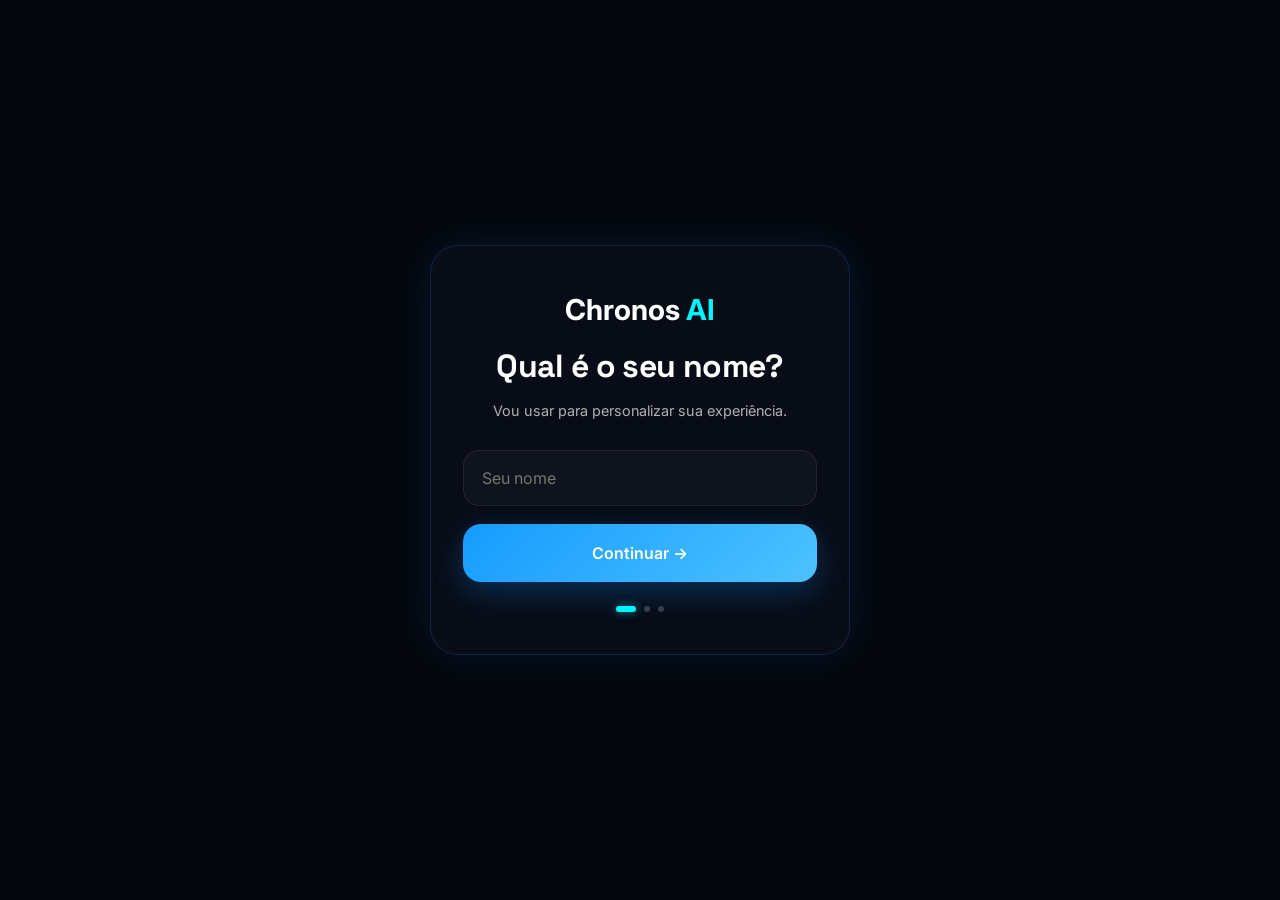
==== index.html @ 6c601100 "feat: add grounded study solver" ====
<!DOCTYPE html>
<html lang="pt-BR">
<head>
  <meta charset="UTF-8">
  <meta name="viewport" content="width=device-width, initial-scale=1.0, viewport-fit=cover">
  <meta name="description" content="Chronos AI — Seu mentor inteligente de organização acadêmica. Crie rotinas de estudo personalizadas, reduza ansiedade e aumente sua produtividade.">
  <meta name="theme-color" content="#0a0a0f">
  <meta name="apple-mobile-web-app-capable" content="yes">
  <meta name="apple-mobile-web-app-status-bar-style" content="black-translucent">

  <title>Chronos AI — Organização Acadêmica Inteligente</title>

  <!-- Fonts -->
  <link rel="preconnect" href="https://fonts.googleapis.com">
  <link rel="preconnect" href="https://fonts.gstatic.com" crossorigin>
  <link href="https://fonts.googleapis.com/css2?family=Inter:wght@300;400;500;600;700&family=JetBrains+Mono:wght@400;500&family=Space+Grotesk:wght@400;500;600;700&display=swap" rel="stylesheet">

  <!-- Styles -->
  <link rel="stylesheet" href="css/variables.css">
  <link rel="stylesheet" href="css/base.css">
  <link rel="stylesheet" href="css/animations.css">
  <link rel="stylesheet" href="css/layout.css">
  <link rel="stylesheet" href="css/chat.css">
  <link rel="stylesheet" href="css/components.css">
  <link rel="stylesheet" href="css/focus.css">
  <link rel="stylesheet" href="css/dashboard.css">
  <link rel="stylesheet" href="css/productivity.css">

  <!-- Favicon (inline SVG as data URI) -->
  <link rel="icon" href="data:image/svg+xml,<svg xmlns='http://www.w3.org/2000/svg' viewBox='0 0 32 32'><circle cx='16' cy='16' r='14' fill='%230a0a0f' stroke='%2300f5ff' stroke-width='1.5'/><text x='16' y='21' text-anchor='middle' font-size='16' fill='%2300f5ff'>⚡</text></svg>">
</head>
<body>
  <!-- ━━━ Ambient Background ━━━ -->
  <div class="ambient-bg" aria-hidden="true">
    <div class="orb orb-1"></div>
    <div class="orb orb-2"></div>
    <div class="orb orb-3"></div>
  </div>

  <!-- ━━━ Welcome Screen ━━━ -->
  <div class="welcome-screen" id="welcomeScreen">
    <div class="welcome-content">
      <div class="welcome-logo">
        <!-- Animated ring -->
        <div class="logo-ring-container">
          <svg class="logo-ring" viewBox="0 0 100 100">
            <defs>
              <linearGradient id="logoGradient" x1="0%" y1="0%" x2="100%" y2="100%">
                <stop offset="0%" stop-color="#00f5ff" />
                <stop offset="50%" stop-color="#7c3cff" />
                <stop offset="100%" stop-color="#00f5ff" />
              </linearGradient>
            </defs>
            <circle cx="50" cy="50" r="46" />
          </svg>
          <!-- Center icon -->
          <div class="logo-icon-center">
            <svg viewBox="0 0 24 24" fill="none" stroke="currentColor" stroke-width="1.5" stroke-linecap="round" stroke-linejoin="round">
              <polygon points="13 2 3 14 12 14 11 22 21 10 12 10 13 2" />
            </svg>
          </div>
        </div>

        <h1 class="welcome-title">Chronos <span class="logo-ai">AI</span></h1>
        <div class="welcome-line" aria-hidden="true"></div>
        <p class="welcome-tagline">Sua rotina nunca mais vai ser a mesma.</p>
      </div>

      <button class="btn-start" id="btnStart">
        Começar
        <svg width="16" height="16" viewBox="0 0 24 24" fill="none" stroke="currentColor" stroke-width="2" stroke-linecap="round" stroke-linejoin="round">
          <line x1="5" y1="12" x2="19" y2="12"></line>
          <polyline points="12 5 19 12 12 19"></polyline>
        </svg>
      </button>
    </div>
  </div>

  <!-- ━━━ App Container ━━━ -->
<!-- ===== Onboarding Screen ===== -->
<div class="early-access-screen" id="earlyAccessScreen">
  <div class="early-access-card">

    <div class="early-access-logo">
      <span>Chronos <span class="logo-ai">AI</span></span>
    </div>

    <!-- Step 1 — Nome -->
    <div class="onboarding-step" id="onboardingStep1">
      <h1>Qual é o seu nome?</h1>
      <p>Vou usar para personalizar sua experiência.</p>
      <input type="text" id="earlyAccessName" placeholder="Seu nome" autocomplete="given-name" />
      <button id="onboardingNext1" type="button">Continuar →</button>
    </div>

    <!-- Step 2 — Curso -->
    <div class="onboarding-step hidden" id="onboardingStep2">
      <h1>O que você estuda?</h1>
      <p>Pode ser curso, escola, concurso — qualquer coisa.</p>
      <input type="text" id="onboardingCourse" placeholder="Ex: Medicina, ENEM, Direito..." />
      <button id="onboardingNext2" type="button">Continuar →</button>
    </div>

    <!-- Step 3 — Objetivo -->
    <div class="onboarding-step hidden" id="onboardingStep3">
      <h1>Qual é seu maior desafio agora?</h1>
      <p>Isso vai ajudar o Chronos a te entender melhor.</p>
      <div class="onboarding-options">
        <button class="onboarding-option" data-value="rotina">📅 Montar uma rotina</button>
        <button class="onboarding-option" data-value="foco">⚡ Manter o foco</button>
        <button class="onboarding-option" data-value="provas">📝 Me preparar para provas</button>
        <button class="onboarding-option" data-value="procrastinacao">😴 Parar de procrastinar</button>
      </div>
    </div>

    <!-- Progress dots -->
    <div class="onboarding-dots">
      <span class="onboarding-dot active" id="dot1"></span>
      <span class="onboarding-dot" id="dot2"></span>
      <span class="onboarding-dot" id="dot3"></span>
    </div>

  </div>
</div>
  
  
  <div class="app" id="app" style="display:none;">

    <!-- Premium Nav Sidebar -->
    <aside class="sidebar" id="sidebar">
      <div class="sidebar-header">
        <div class="logo-small">
          <div class="logo-small-icon">
            <svg viewBox="0 0 24 24" fill="none" stroke="currentColor" stroke-width="1.5" stroke-linecap="round" stroke-linejoin="round">
              <polygon points="13 2 3 14 12 14 11 22 21 10 12 10 13 2" />
            </svg>
          </div>
          <span class="logo-small-text">Chronos <span class="logo-ai">AI</span></span>
        </div>
      </div>

      <nav class="sidebar-nav" id="sidebarNav" aria-label="Navegação principal">
        <button type="button" class="nav-item active" data-view="home" aria-current="page">
          <svg viewBox="0 0 24 24" fill="none" stroke="currentColor" stroke-width="2"><path d="M3 9.5L12 3l9 6.5V20a1 1 0 01-1 1H4a1 1 0 01-1-1V9.5z"/><path d="M9 21V12h6v9"/></svg>
          Início
        </button>
        <button type="button" class="nav-item" data-view="chat">
          <svg viewBox="0 0 24 24" fill="none" stroke="currentColor" stroke-width="2"><path d="M21 15a2 2 0 01-2 2H7l-4 4V5a2 2 0 012-2h14a2 2 0 012 2z"/></svg>
          Chat
        </button>
        <button type="button" class="nav-item" data-view="solver">
          <svg viewBox="0 0 24 24" fill="none" stroke="currentColor" stroke-width="2"><path d="M9 18h6"/><path d="M10 22h4"/><path d="M12 2a7 7 0 00-4 12.74V16h8v-1.26A7 7 0 0012 2z"/></svg>
          Resolver
        </button>
        <button type="button" class="nav-item" data-view="focus">
          <svg viewBox="0 0 24 24" fill="none" stroke="currentColor" stroke-width="2"><polygon points="13 2 3 14 12 14 11 22 21 10 12 10 13 2"/></svg>
          Modo Foco
        </button>
        <button type="button" class="nav-item" data-view="plano">
          <svg viewBox="0 0 24 24" fill="none" stroke="currentColor" stroke-width="2"><rect x="3" y="4" width="18" height="18" rx="2"/><path d="M16 2v4M8 2v4M3 10h18"/></svg>
          Plano do Dia
        </button>
        <button type="button" class="nav-item" data-view="tarefas">
          <svg viewBox="0 0 24 24" fill="none" stroke="currentColor" stroke-width="2"><path d="M9 11l3 3L22 4"/><path d="M21 12v7a2 2 0 01-2 2H5a2 2 0 01-2-2V5a2 2 0 012-2h11"/></svg>
          Tarefas
        </button>
        <button type="button" class="nav-item" data-view="uploads">
          <svg viewBox="0 0 24 24" fill="none" stroke="currentColor" stroke-width="2"><path d="M21 15v4a2 2 0 01-2 2H5a2 2 0 01-2-2v-4"/><polyline points="17 8 12 3 7 8"/><line x1="12" y1="3" x2="12" y2="15"/></svg>
          Uploads
        </button>
        <button type="button" class="nav-item" data-view="analytics">
          <svg viewBox="0 0 24 24" fill="none" stroke="currentColor" stroke-width="2"><path d="M18 20V10M12 20V4M6 20v-6"/></svg>
          Análises
        </button>
        <button type="button" class="nav-item" data-view="settings">
          <svg viewBox="0 0 24 24" fill="none" stroke="currentColor" stroke-width="2"><circle cx="12" cy="12" r="3"/><path d="M19.4 15a1.65 1.65 0 00.33 1.82l.06.06a2 2 0 010 2.83 2 2 0 01-2.83 0l-.06-.06a1.65 1.65 0 00-1.82-.33 1.65 1.65 0 00-1 1.51V21a2 2 0 01-4 0v-.09A1.65 1.65 0 009 19.4a1.65 1.65 0 00-1.82.33l-.06.06a2 2 0 01-2.83 0 2 2 0 010-2.83l.06-.06A1.65 1.65 0 004.68 15a1.65 1.65 0 00-1.51-1H3a2 2 0 010-4h.09A1.65 1.65 0 004.6 9a1.65 1.65 0 00-.33-1.82l-.06-.06a2 2 0 010-2.83 2 2 0 012.83 0l.06.06A1.65 1.65 0 009 4.68a1.65 1.65 0 001-1.51V3a2 2 0 014 0v.09a1.65 1.65 0 001 1.51 1.65 1.65 0 001.82-.33l.06-.06a2 2 0 012.83 0 2 2 0 010 2.83l-.06.06a1.65 1.65 0 00-.33 1.82V9a1.65 1.65 0 001.51 1H21a2 2 0 012 2 2 2 0 01-2 2h-.09a1.65 1.65 0 00-1.51 1z"/></svg>
          Configurações
        </button>
      </nav>

      <div class="sidebar-chat-panel" id="sidebarChatPanel">
        <button class="btn-new-chat" id="btnNewChat" type="button">
          <svg viewBox="0 0 24 24" fill="none" stroke="currentColor" stroke-width="2" stroke-linecap="round" stroke-linejoin="round">
            <line x1="12" y1="5" x2="12" y2="19"></line>
            <line x1="5" y1="12" x2="19" y2="12"></line>
          </svg>
          <span>Nova conversa</span>
        </button>
        <div class="sidebar-chats" id="sidebarChats">
          <div class="sidebar-empty" id="sidebarEmpty">
            <span>Nenhuma conversa ainda</span>
          </div>
        </div>
      </div>

      <div class="sidebar-footer sidebar-footer--nav">
        <div class="sidebar-version-card">
          <strong>Chronos AI</strong>
          <span>v1.0 · Produtividade OS</span>
          <div class="sidebar-version-status">
            <span class="status-dot"></span>
            Sistema ativo
          </div>
        </div>
        <button class="btn-clear-history" id="btnClearHistory" type="button">
          <svg viewBox="0 0 24 24" fill="none" stroke="currentColor" stroke-width="2" stroke-linecap="round" stroke-linejoin="round">
            <polyline points="3 6 5 6 21 6"></polyline>
            <path d="M19 6v14a2 2 0 01-2 2H7a2 2 0 01-2-2V6m3 0V4a2 2 0 012-2h4a2 2 0 012 2v2"></path>
          </svg>
          <span>Limpar histórico</span>
        </button>
      </div>
    </aside>

    <!-- Sidebar Overlay (mobile) -->
    <div class="sidebar-overlay" id="sidebarOverlay"></div>

    <!-- Workspace -->
    <main class="main" id="mainWorkspace">

      <!-- ━━━ Dashboard Home ━━━ -->
      <section class="app-view view-dashboard app-view--active" id="viewDashboard" aria-label="Painel principal">
        <div class="dash-particles" aria-hidden="true">
          <span class="dash-particle"></span>
          <span class="dash-particle"></span>
          <span class="dash-particle"></span>
          <span class="dash-particle"></span>
          <span class="dash-particle"></span>
        </div>

        <header class="dash-header">
          <button type="button" class="btn-icon btn-menu js-menu-toggle" aria-label="Abrir menu">
            <svg viewBox="0 0 24 24" fill="none" stroke="currentColor" stroke-width="2"><line x1="3" y1="6" x2="21" y2="6"/><line x1="3" y1="12" x2="21" y2="12"/><line x1="3" y1="18" x2="21" y2="18"/></svg>
          </button>
          <div class="dash-greeting">
            <h1>Boa noite, estudante ⚡</h1>
            <p>Seu centro de comando acadêmico. Foco, plano e insights em um só lugar.</p>
          </div>
          <time class="dash-date" id="dashDate" datetime=""></time>
        </header>

        <div class="dash-body">
          <div class="dash-grid">

            <article class="dash-card dash-card--focus">
              <div class="dash-card-head">
                <h3 class="dash-card-title">Modo Foco</h3>
                <span class="dash-card-badge" id="dashFocusBadge">Pronto</span>
              </div>
              <div class="dash-focus-ring" aria-hidden="true">
                <svg viewBox="0 0 100 100">
                  <defs>
                    <linearGradient id="dashRingGradient" x1="0%" y1="0%" x2="100%" y2="100%">
                      <stop offset="0%" stop-color="#00f5ff" />
                      <stop offset="100%" stop-color="#7c3cff" />
                    </linearGradient>
                  </defs>
                  <circle class="dash-focus-ring-bg" cx="50" cy="50" r="45" />
                  <circle class="dash-focus-ring-progress" cx="50" cy="50" r="45" />
                </svg>
                <span class="dash-focus-time" id="dashFocusTime">25:00</span>
              </div>
              <p class="dash-focus-meta" id="dashFocusMeta">Sessão profunda · 25 min</p>
              <button type="button" class="btn-start" style="width:100%;margin-top:var(--space-4)" data-action="open-focus">Entrar no Modo Foco</button>
            </article>

            <article class="dash-card dash-card--plan">
              <div class="dash-card-head">
                <h3 class="dash-card-title">Plano do Dia</h3>
                <button type="button" class="dash-card-action" data-view-link="plano">Ver tudo</button>
              </div>
              <ul class="dash-task-list" id="dashPlanList"></ul>
              <p class="dash-plan-empty hidden" id="dashPlanEmpty">Nenhuma prioridade para hoje. Adicione no Plano do Dia.</p>
            </article>

            <article class="dash-card dash-card--stats">
              <div class="dash-card-head">
                <h3 class="dash-card-title">Análises do Dia</h3>
                <span class="dash-card-badge">Ao vivo</span>
              </div>
              <div class="dash-stats">
                <div class="dash-stat"><div class="dash-stat-value" id="dashStatFocusToday">0m</div><div class="dash-stat-label">Foco hoje</div></div>
                <div class="dash-stat"><div class="dash-stat-value">87%</div><div class="dash-stat-label">Produtividade</div></div>
                <div class="dash-stat"><div class="dash-stat-value" id="dashStatSessions">0</div><div class="dash-stat-label">Sessões</div></div>
                <div class="dash-stat"><div class="dash-stat-value" id="dashStatTasksDone">0</div><div class="dash-stat-label">Tarefas feitas</div></div>
              </div>
            </article>

            <article class="dash-card dash-card--assistant">
              <div class="dash-card-head">
                <h3 class="dash-card-title">Assistente Chronos</h3>
                <button type="button" class="dash-card-action" data-action="go-chat">Abrir chat</button>
              </div>
              <div class="dash-assistant">
                <div class="dash-avatar" aria-hidden="true">⚡</div>
                <div class="dash-waveform" aria-hidden="true">
                  <span></span><span></span><span></span><span></span><span></span><span></span><span></span>
                </div>
              </div>
              <p class="dash-assistant-copy">Pronto para organizar sua rotina. Toque para conversar.</p>
            </article>

            <article class="dash-card dash-card--upload">
              <div class="dash-card-head">
                <h3 class="dash-card-title">Upload Inteligente</h3>
                <button type="button" class="dash-card-action" data-view-link="uploads">Abrir</button>
              </div>
              <button type="button" class="dash-dropzone" data-view-link="uploads">
                <div class="dash-dropzone-icon">📎</div>
                <p>Arraste PDFs, imagens ou anotações</p>
                <small>Crie materiais para revisar no chat</small>
              </button>
            </article>

            <article class="dash-card dash-card--insights">
              <div class="dash-card-head">
                <h3 class="dash-card-title">Insights Inteligentes</h3>
              </div>
              <div class="dash-insight-list">
                <p class="dash-insight">Você rende mais entre 14h e 17h. Considere matérias pesadas nesse bloco.</p>
                <p class="dash-insight">3 dias sem revisar Física — agende 40 min amanhã.</p>
              </div>
            </article>

            <article class="dash-card dash-card--chart">
              <div class="dash-card-head">
                <h3 class="dash-card-title">Foco Semanal</h3>
                <span class="dash-card-badge" id="chartBadge">Esta semana</span>
              </div>
              <div class="dash-chart-bars" aria-label="Gráfico de foco semanal"></div>
            </article>

            <article class="dash-card dash-card--calendar">
              <div class="dash-card-head">
                <h3 class="dash-card-title">Calendário Inteligente</h3>
                <button type="button" class="dash-card-action" data-view-link="analytics">Ver análise</button>
              </div>
              <div class="dash-calendar" aria-hidden="true">
                <span class="dash-cal-day head">D</span><span class="dash-cal-day head">S</span><span class="dash-cal-day head">T</span><span class="dash-cal-day head">Q</span><span class="dash-cal-day head">Q</span><span class="dash-cal-day head">S</span><span class="dash-cal-day head">S</span>
                <span class="dash-cal-day"></span><span class="dash-cal-day"></span><span class="dash-cal-day"></span><span class="dash-cal-day"></span><span class="dash-cal-day">1</span><span class="dash-cal-day">2</span><span class="dash-cal-day">3</span>
                <span class="dash-cal-day">4</span><span class="dash-cal-day">5</span><span class="dash-cal-day">6</span><span class="dash-cal-day">7</span><span class="dash-cal-day">8</span><span class="dash-cal-day">9</span><span class="dash-cal-day">10</span>
                <span class="dash-cal-day">11</span><span class="dash-cal-day">12</span><span class="dash-cal-day">13</span><span class="dash-cal-day">14</span><span class="dash-cal-day">15</span><span class="dash-cal-day">16</span><span class="dash-cal-day">17</span>
                <span class="dash-cal-day">18</span><span class="dash-cal-day">19</span><span class="dash-cal-day">20</span><span class="dash-cal-day">21</span><span class="dash-cal-day">22</span><span class="dash-cal-day">23</span><span class="dash-cal-day">24</span>
                <span class="dash-cal-day today has-event">25</span><span class="dash-cal-day has-event">26</span><span class="dash-cal-day">27</span><span class="dash-cal-day">28</span><span class="dash-cal-day">29</span><span class="dash-cal-day">30</span><span class="dash-cal-day">31</span>
              </div>
            </article>

          </div>
        </div>
      </section>

      <!-- ━━━ Uploads / Materiais ━━━ -->
      <section class="app-view view-materials" id="viewUploads" aria-label="Materiais">
        <header class="prod-page-header">
          <button type="button" class="btn-icon btn-menu js-menu-toggle" aria-label="Abrir menu">
            <svg viewBox="0 0 24 24" fill="none" stroke="currentColor" stroke-width="2"><line x1="3" y1="6" x2="21" y2="6"/><line x1="3" y1="12" x2="21" y2="12"/><line x1="3" y1="18" x2="21" y2="18"/></svg>
          </button>
          <div class="prod-page-heading">
            <h1>Materiais</h1>
            <p>PDFs, imagens e anotações para transformar em estudo.</p>
          </div>
          <span class="prod-page-meta" id="uploadsCount">—</span>
        </header>
        <div class="materials-body">
          <label class="material-dropzone" for="materialInput">
            <input id="materialInput" type="file" accept="application/pdf,image/*,.txt,.md" multiple>
            <span class="material-dropzone-icon">↥</span>
            <strong>Adicionar material</strong>
            <small>PDF, imagem, TXT ou Markdown. Nesta fase, o arquivo fica no seu navegador.</small>
          </label>
          <div class="materials-grid" id="materialsList"></div>
          <div class="prod-empty hidden" id="materialsEmpty">
            <div class="prod-empty-icon">📎</div>
            <h3>Nenhum material ainda</h3>
            <p>Envie seu primeiro arquivo para criar contexto de estudo no Chronos.</p>
          </div>
        </div>
      </section>

      <!-- ━━━ Análises ━━━ -->
      <section class="app-view view-analytics" id="viewAnalytics" aria-label="Análises de desempenho">
        <header class="prod-page-header">
          <button type="button" class="btn-icon btn-menu js-menu-toggle" aria-label="Abrir menu">
            <svg viewBox="0 0 24 24" fill="none" stroke="currentColor" stroke-width="2"><line x1="3" y1="6" x2="21" y2="6"/><line x1="3" y1="12" x2="21" y2="12"/><line x1="3" y1="18" x2="21" y2="18"/></svg>
          </button>
          <div class="prod-page-heading">
            <h1>Desempenho</h1>
            <p>Foco, tarefas e consistência com dados reais do navegador.</p>
          </div>
          <span class="prod-page-meta" id="analyticsMeta">Semana atual</span>
        </header>
        <div class="analytics-body">
          <section class="analytics-hero">
            <div>
              <span class="analytics-kicker">Resumo semanal</span>
              <h2 id="analyticsFocusTotal">0m</h2>
              <p id="analyticsFocusCopy">Complete uma sessão de foco para iniciar seu histórico.</p>
            </div>
            <div class="analytics-score">
              <span id="analyticsCompletion">0%</span>
              <small>plano concluído hoje</small>
            </div>
          </section>
          <div class="analytics-grid">
            <article class="analytics-panel">
              <div class="dash-card-head">
                <h3 class="dash-card-title">Foco semanal</h3>
                <span class="dash-card-badge" id="analyticsBestDay">—</span>
              </div>
              <div class="analytics-bars" id="analyticsBars"></div>
            </article>
            <article class="analytics-panel">
              <div class="dash-card-head">
                <h3 class="dash-card-title">Sinais do dia</h3>
              </div>
              <div class="analytics-signals" id="analyticsSignals"></div>
            </article>
          </div>
        </div>
      </section>

      <!-- ━━━ Chat View (unchanged flow) ━━━ -->
      <section class="app-view view-solver" id="viewSolver" aria-label="Resolvedor escolar">
        <header class="prod-page-header">
          <button type="button" class="btn-icon btn-menu js-menu-toggle" aria-label="Abrir menu">
            <svg viewBox="0 0 24 24" fill="none" stroke="currentColor" stroke-width="2"><line x1="3" y1="6" x2="21" y2="6"/><line x1="3" y1="12" x2="21" y2="12"/><line x1="3" y1="18" x2="21" y2="18"/></svg>
          </button>
          <div class="prod-page-heading">
            <h1>Resolver</h1>
            <p>Questões escolares, cálculos e explicações com passo a passo e fontes.</p>
          </div>
          <span class="prod-page-meta" id="solverMeta">Com fontes</span>
        </header>

        <div class="solver-body">
          <form class="solver-form" id="solverForm">
            <div class="solver-field">
              <label for="solverQuestion">Problema ou conteúdo</label>
              <textarea id="solverQuestion" rows="6" placeholder="Cole uma questão, cálculo, tema ou dúvida. Ex: resolva 2x + 5 = 17 passo a passo, ou explique fotossíntese com questões." required></textarea>
            </div>
            <div class="solver-row">
              <div class="solver-field">
                <label for="solverSubject">Matéria</label>
                <select id="solverSubject">
                  <option value="">Detectar automaticamente</option>
                  <option value="Matemática">Matemática</option>
                  <option value="Física">Física</option>
                  <option value="Química">Química</option>
                  <option value="Biologia">Biologia</option>
                  <option value="História">História</option>
                  <option value="Geografia">Geografia</option>
                  <option value="Português">Português</option>
                  <option value="Inglês">Inglês</option>
                </select>
              </div>
              <div class="solver-field">
                <label for="solverLevel">Nível</label>
                <select id="solverLevel">
                  <option value="Ensino fundamental">Ensino fundamental</option>
                  <option value="Ensino médio" selected>Ensino médio</option>
                  <option value="ENEM e vestibular">ENEM e vestibular</option>
                  <option value="Avançado">Avançado</option>
                </select>
              </div>
            </div>
            <button class="solver-submit" id="solverSubmit" type="submit">Resolver agora</button>
          </form>

          <div class="solver-state hidden" id="solverLoading">
            <span class="solver-loader"></span>
            <strong>Buscando fontes e resolvendo...</strong>
          </div>

          <div class="solver-result hidden" id="solverResult"></div>
        </div>
      </section>

      <section class="app-view view-chat" id="viewChat" aria-label="Chat Chronos">

      <header class="chat-header">
        <button type="button" class="btn-icon btn-menu js-menu-toggle" id="btnMenu" aria-label="Abrir menu">
          <svg viewBox="0 0 24 24" fill="none" stroke="currentColor" stroke-width="2" stroke-linecap="round" stroke-linejoin="round">
            <line x1="3" y1="6" x2="21" y2="6"></line>
            <line x1="3" y1="12" x2="21" y2="12"></line>
            <line x1="3" y1="18" x2="21" y2="18"></line>
          </svg>
        </button>

        <div class="chat-header-info">
          <h2 class="chat-header-title">
            Chronos <span class="logo-ai">AI</span>
          </h2>
          <div class="status-indicator">
            <div class="status-dot"></div>
            <span>Online</span>
          </div>
        </div>

        <div class="chat-header-actions">
          <button class="btn-focus" id="btnFocus" type="button" aria-label="Abrir Modo Foco">
            <span>Modo Foco</span> ⚡
          </button>
        </div>
      </header>

      <!-- Messages Area -->
      <div class="chat-messages" id="chatMessages">
        <div class="chat-messages-inner" id="chatMessagesInner">
          <!-- Empty State -->
          <div class="empty-state" id="emptyState">
            <div class="empty-icon">⚡</div>
            <h3>E aí. Eu sou o Chronos.</h3>
            <p>Me conta como sua rotina funciona — o que estuda, quando tem tempo, o que pesa mais. Eu organizo o resto.</p>
            <div class="quick-actions" id="quickActions">
              <button class="chip" data-prompt="Quero montar uma rotina de estudos que funcione de verdade">📚 Montar minha rotina</button>
              <button class="chip" data-prompt="Tenho provas chegando e preciso me organizar rápido">📝 Provas chegando</button>
              <button class="chip" data-prompt="Tô procrastinando demais e preciso de ajuda pra focar">⚡ Tô procrastinando</button>
              <button class="chip" data-prompt="Trabalho e estudo ao mesmo tempo, minha rotina tá caótica">😴 Trabalho e estudo</button>
            </div>
          </div>
        </div>
      </div>

      <!-- Input Area -->
      <div class="chat-input-area">
        <div class="input-wrapper">
          <div class="material-context" id="materialContext">
            <div class="material-context-row">
              <button class="material-context-trigger" id="btnMaterialContext" type="button">
                <span>Materiais</span>
                <strong id="materialContextCount">0</strong>
              </button>
              <div class="material-context-chips" id="materialContextChips"></div>
            </div>
            <div class="material-context-menu hidden" id="materialContextMenu">
              <div class="material-context-menu-head">
                <strong>Usar como contexto</strong>
                <button type="button" id="btnMaterialContextClear">Limpar</button>
              </div>
              <div class="material-context-list" id="materialContextList"></div>
              <p class="material-context-empty hidden" id="materialContextEmpty">
                Nenhum material analisado ainda.
              </p>
            </div>
          </div>
          <div class="input-container" id="inputContainer">
            <textarea
              id="messageInput"
              placeholder="Me conta o que tá rolando..."
              rows="1"
              aria-label="Mensagem"
            ></textarea>
            <button class="btn-send" id="btnSend" aria-label="Enviar mensagem">
              <svg viewBox="0 0 24 24" fill="none" stroke="currentColor" stroke-width="2" stroke-linecap="round" stroke-linejoin="round">
                <line x1="22" y1="2" x2="11" y2="13"></line>
                <polygon points="22 2 15 22 11 13 2 9 22 2"></polygon>
              </svg>
            </button>
          </div>
          <p class="input-hint">Chronos AI pode cometer erros. Verifique informações importantes.</p>
        </div>
      </div>

      </section>

      <!-- ━━━ Plano do Dia ━━━ -->
      <section class="app-view view-productivity" id="viewPlano" aria-label="Plano do Dia">
        <header class="prod-page-header">
          <button type="button" class="btn-icon btn-menu js-menu-toggle" aria-label="Abrir menu">
            <svg viewBox="0 0 24 24" fill="none" stroke="currentColor" stroke-width="2"><line x1="3" y1="6" x2="21" y2="6"/><line x1="3" y1="12" x2="21" y2="12"/><line x1="3" y1="18" x2="21" y2="18"/></svg>
          </button>
          <div class="prod-page-heading">
            <h1>Plano do Dia</h1>
            <p id="planDateLabel">Suas prioridades de hoje</p>
          </div>
          <span class="prod-page-meta" id="planCount">—</span>
        </header>
        <div class="prod-body">
          <div class="prod-form-card">
            <h2>Nova prioridade</h2>
            <form class="prod-form" id="planForm">
              <div class="prod-field">
                <label for="planTitle">Título</label>
                <input type="text" id="planTitle" name="title" placeholder="Ex: Revisar capítulo 4 de Física" required maxlength="120" />
              </div>
              <div class="prod-form-row">
                <div class="prod-field">
                  <label for="planMinutes">Tempo estimado</label>
                  <input type="number" id="planMinutes" name="minutes" value="30" min="5" max="480" step="5" />
                </div>
                <div class="prod-field">
                  <label for="planDifficulty">Dificuldade</label>
                  <select id="planDifficulty" name="difficulty">
                    <option value="low">Baixa</option>
                    <option value="medium" selected>Média</option>
                    <option value="high">Alta</option>
                  </select>
                </div>
              </div>
              <div class="prod-field">
                <label for="planCategory">Categoria</label>
                <select id="planCategory" name="category">
                  <option value="study">Estudo</option>
                  <option value="work">Trabalho</option>
                  <option value="personal">Pessoal</option>
                </select>
              </div>
              <button type="submit" class="prod-submit">Adicionar ao plano</button>
            </form>
          </div>
          <ul class="prod-list" id="planList"></ul>
          <div class="prod-empty hidden" id="planEmpty">
            <div class="prod-empty-icon">📋</div>
            <h3>Seu plano está vazio</h3>
            <p>Defina as prioridades de hoje para manter o ritmo acadêmico.</p>
          </div>
        </div>
      </section>

      <!-- ━━━ Tarefas ━━━ -->
      <section class="app-view view-productivity" id="viewTarefas" aria-label="Tarefas">
        <header class="prod-page-header">
          <button type="button" class="btn-icon btn-menu js-menu-toggle" aria-label="Abrir menu">
            <svg viewBox="0 0 24 24" fill="none" stroke="currentColor" stroke-width="2"><line x1="3" y1="6" x2="21" y2="6"/><line x1="3" y1="12" x2="21" y2="12"/><line x1="3" y1="18" x2="21" y2="18"/></svg>
          </button>
          <div class="prod-page-heading">
            <h1>Tarefas</h1>
            <p>Organize e conclua no seu ritmo</p>
          </div>
          <span class="prod-page-meta" id="tasksCount">—</span>
        </header>
        <div class="prod-body">
          <div class="prod-form-card">
            <h2>Nova tarefa</h2>
            <form class="prod-form" id="tasksForm">
              <div class="prod-field">
                <label for="taskTitle">Título</label>
                <input type="text" id="taskTitle" name="title" placeholder="Ex: Entregar trabalho de história" required maxlength="120" />
              </div>
              <button type="submit" class="prod-submit">Adicionar tarefa</button>
            </form>
          </div>
          <div class="prod-filters">
            <button type="button" class="prod-filter active" data-tasks-filter="all">Todas</button>
            <button type="button" class="prod-filter" data-tasks-filter="active">Pendentes</button>
            <button type="button" class="prod-filter" data-tasks-filter="done">Concluídas</button>
          </div>
          <ul class="prod-list" id="tasksList"></ul>
          <div class="prod-empty hidden" id="tasksEmpty">
            <div class="prod-empty-icon">✓</div>
            <h3>Nenhuma tarefa aqui</h3>
            <p>Crie tarefas para acompanhar tudo que precisa fazer.</p>
          </div>
        </div>
      </section>

      <!-- ━━━ Placeholder modules ━━━ -->
      <section class="app-view view-placeholder" id="viewPlaceholder" aria-label="Módulo em desenvolvimento">
        <button type="button" class="btn-icon btn-menu js-menu-toggle" style="position:absolute;top:var(--space-4);left:var(--space-4);z-index:2" aria-label="Abrir menu">
          <svg viewBox="0 0 24 24" fill="none" stroke="currentColor" stroke-width="2"><line x1="3" y1="6" x2="21" y2="6"/><line x1="3" y1="12" x2="21" y2="12"/><line x1="3" y1="18" x2="21" y2="18"/></svg>
        </button>
        <div class="placeholder-panel">
          <div class="placeholder-icon">⚡</div>
          <h2 id="placeholderTitle">Em breve</h2>
          <p id="placeholderSubtitle">Este módulo será liberado em uma próxima fase.</p>
        </div>
      </section>

    </main>
    <!-- ━━━ Bottom Navigation (mobile) ━━━ -->
<nav class="bottom-nav" id="bottomNav" aria-label="Navegação mobile">
  <button class="bottom-nav-item active" data-view="home" type="button" aria-label="Início">
    <svg viewBox="0 0 24 24" fill="none" stroke="currentColor" stroke-width="2"><path d="M3 9.5L12 3l9 6.5V20a1 1 0 01-1 1H4a1 1 0 01-1-1V9.5z"/><path d="M9 21V12h6v9"/></svg>
    Início
  </button>
  <button class="bottom-nav-item" data-view="chat" type="button" aria-label="Chat">
    <svg viewBox="0 0 24 24" fill="none" stroke="currentColor" stroke-width="2"><path d="M21 15a2 2 0 01-2 2H7l-4 4V5a2 2 0 012-2h14a2 2 0 012 2z"/></svg>
    Chat
  </button>
  <button class="bottom-nav-item bottom-nav-item--primary" data-view="uploads" type="button" aria-label="Materiais">
    <svg viewBox="0 0 24 24" fill="none" stroke="currentColor" stroke-width="2"><path d="M21 15v4a2 2 0 01-2 2H5a2 2 0 01-2-2v-4"/><polyline points="17 8 12 3 7 8"/><line x1="12" y1="3" x2="12" y2="15"/></svg>
    Materiais
  </button>
  <button class="bottom-nav-item" data-view="focus" type="button" aria-label="Modo Foco">
    <svg viewBox="0 0 24 24" fill="none" stroke="currentColor" stroke-width="2"><polygon points="13 2 3 14 12 14 11 22 21 10 12 10 13 2"/></svg>
    Foco
  </button>
  <button class="bottom-nav-item" data-view="tarefas" type="button" aria-label="Tarefas">
    <svg viewBox="0 0 24 24" fill="none" stroke="currentColor" stroke-width="2"><path d="M9 11l3 3L22 4"/><path d="M21 12v7a2 2 0 01-2 2H5a2 2 0 01-2-2V5a2 2 0 012-2h11"/></svg>
    Tarefas
  </button>
</nav>
  </div>

  <!-- ━━━ Focus Mode ━━━ -->
  <div class="focus-overlay" id="focusOverlay" aria-hidden="true">
    <div class="focus-glow focus-glow--top" aria-hidden="true"></div>
    <div class="focus-glow focus-glow--bottom" aria-hidden="true"></div>
    <div class="focus-glow focus-glow--center" aria-hidden="true"></div>

    <div class="focus-particles" aria-hidden="true">
      <span class="focus-particle"></span>
      <span class="focus-particle"></span>
      <span class="focus-particle"></span>
      <span class="focus-particle"></span>
      <span class="focus-particle"></span>
      <span class="focus-particle"></span>
      <span class="focus-particle"></span>
      <span class="focus-particle"></span>
      <span class="focus-particle"></span>
      <span class="focus-particle"></span>
      <span class="focus-particle"></span>
      <span class="focus-particle"></span>
    </div>

    <button class="btn-icon focus-close" id="btnFocusClose" type="button" aria-label="Fechar Modo Foco">
      <svg viewBox="0 0 24 24" fill="none" stroke="currentColor" stroke-width="2" stroke-linecap="round" stroke-linejoin="round">
        <line x1="18" y1="6" x2="6" y2="18"></line>
        <line x1="6" y1="6" x2="18" y2="18"></line>
      </svg>
    </button>

    <div class="focus-panel" role="dialog" aria-labelledby="focusTitle" aria-modal="true">
      <h2 class="focus-title" id="focusTitle">Modo Foco Ativado</h2>
      <p class="focus-subtitle">Seu futuro está sendo construído agora.</p>
      <div class="focus-timer" id="focusTimer" aria-live="polite" aria-label="Tempo restante">25:00</div>
      <span class="focus-timer-label" id="focusTimerLabel">Pronto para começar</span>

      <div class="focus-controls">
        <button type="button" class="focus-btn focus-btn--primary" id="btnFocusPrimary" data-action="start">Iniciar</button>
        <button type="button" class="focus-btn focus-btn--ghost" id="btnFocusReset">Reiniciar</button>
        <button type="button" class="focus-btn focus-btn--ghost" id="btnFocusFinish">Finalizar</button>
      </div>
    </div>
  </div>


  <!-- ━━━ Toast ━━━ -->
  <div class="toast" id="toast"></div>

  <!-- ━━━ Scripts ━━━ -->
  <script type="module" src="js/app.js"></script>
</body>
</html>
---- css/variables.css ----
/* ━━━━━━━━━━━━━━━━━━━━━━━━━━━━━━━━━━━━━━━━━
   CHRONOS AI — Design Tokens
   Premium Dark Futuristic Theme
   ━━━━━━━━━━━━━━━━━━━━━━━━━━━━━━━━━━━━━━━━━ */

:root {
  /* ━━━ Colors ━━━ */
  --color-bg:               #0a0a0f;
  --color-surface:          #12121a;
  --color-surface-elevated: #1a1a2e;
  --color-surface-hover:    #22223a;

  --color-border:           rgba(255, 255, 255, 0.08);
  --color-border-light:     rgba(255, 255, 255, 0.12);
  --color-border-focus:     rgba(0, 245, 255, 0.35);

  --color-text-primary:     #e9f1ff;
  --color-text-secondary:   #8a8a9a;
  --color-text-muted:       #555566;

  /* Accent — Electric Cyan */
  --color-primary:          #00f5ff;
  --color-primary-rgb:      0, 245, 255;
  --color-primary-dim:      rgba(0, 245, 255, 0.15);
  --color-primary-subtle:   rgba(0, 245, 255, 0.08);

  /* Accent — Cyber Violet */
  --color-secondary:        #7c3cff;
  --color-secondary-rgb:    124, 60, 255;
  --color-secondary-dim:    rgba(124, 60, 255, 0.15);

  /* Semantic */
  --color-success:          #00c896;
  --color-success-rgb:      0, 200, 150;
  --color-warning:          #ffb800;
  --color-error:            #ff2e63;
  --color-error-rgb:        255, 46, 99;

  /* ━━━ Typography ━━━ */
  --font-display:  'Space Grotesk', system-ui, sans-serif;
  --font-body:     'Inter', system-ui, sans-serif;
  --font-mono:     'JetBrains Mono', 'Fira Code', monospace;

  --text-xs:       0.75rem;    /* 12px */
  --text-sm:       0.8125rem;  /* 13px */
  --text-base:     0.9375rem;  /* 15px */
  --text-lg:       1.125rem;   /* 18px */
  --text-xl:       1.5rem;     /* 24px */
  --text-2xl:      2rem;       /* 32px */
  --text-3xl:      2.5rem;     /* 40px */
  --text-4xl:      3.5rem;     /* 56px */

  --leading-tight:   1.2;
  --leading-normal:  1.5;
  --leading-relaxed: 1.7;

  --tracking-tight:  -0.02em;
  --tracking-normal:  0;
  --tracking-wide:    0.05em;
  --tracking-wider:   0.1em;

  /* ━━━ Spacing ━━━ */
  --space-1:   0.25rem;
  --space-2:   0.5rem;
  --space-3:   0.75rem;
  --space-4:   1rem;
  --space-5:   1.25rem;
  --space-6:   1.5rem;
  --space-8:   2rem;
  --space-10:  2.5rem;
  --space-12:  3rem;
  --space-16:  4rem;
  --space-20:  5rem;

  /* ━━━ Borders ━━━ */
  --radius-sm:    8px;
  --radius-md:    12px;
  --radius-lg:    16px;
  --radius-xl:    24px;
  --radius-full:  9999px;

  /* ━━━ Shadows ━━━ */
  --shadow-sm:   0 2px 8px rgba(0, 0, 0, 0.3);
  --shadow-md:   0 4px 16px rgba(0, 0, 0, 0.4);
  --shadow-lg:   0 8px 32px rgba(0, 0, 0, 0.5);
  --shadow-xl:   0 16px 48px rgba(0, 0, 0, 0.6);
  --shadow-glow-primary:   0 0 15px rgba(var(--color-primary-rgb), 0.3),
                           0 0 40px rgba(var(--color-primary-rgb), 0.1);
  --shadow-glow-secondary: 0 0 15px rgba(var(--color-secondary-rgb), 0.3),
                           0 0 40px rgba(var(--color-secondary-rgb), 0.1);

  /* ━━━ Glass ━━━ */
  --glass-bg:         rgba(255, 255, 255, 0.04);
  --glass-bg-medium:  rgba(255, 255, 255, 0.06);
  --glass-bg-heavy:   rgba(255, 255, 255, 0.08);
  --glass-blur:       blur(16px);
  --glass-blur-heavy: blur(24px);
  --glass-border:     1px solid rgba(255, 255, 255, 0.08);

  /* ━━━ Transitions ━━━ */
  --ease-out:     cubic-bezier(0.16, 1, 0.3, 1);
  --ease-in-out:  cubic-bezier(0.65, 0, 0.35, 1);
  --ease-spring:  cubic-bezier(0.34, 1.56, 0.64, 1);
  --duration-fast:    150ms;
  --duration-normal:  250ms;
  --duration-slow:    400ms;
  --duration-slower:  600ms;

  /* ━━━ Layout ━━━ */
  --sidebar-width:    280px;
  --header-height:    60px;
  --input-area-min:   80px;
  --chat-max-width:   780px;

  /* ━━━ Z-index layers ━━━ */
  --z-bg:       -1;
  --z-base:      1;
  --z-sidebar:   100;
  --z-overlay:   200;
  --z-header:    300;
  --z-modal:     400;
  --z-focus:     450;
  --z-welcome:   500;
}
---- css/base.css ----
/* ━━━━━━━━━━━━━━━━━━━━━━━━━━━━━━━━━━━━━━━━━
   CHRONOS AI — Base Styles
   Reset, defaults, scrollbar, accessibility
   ━━━━━━━━━━━━━━━━━━━━━━━━━━━━━━━━━━━━━━━━━ */

/* ━━━ Reset ━━━ */
*, *::before, *::after {
  margin: 0;
  padding: 0;
  box-sizing: border-box;
}

html {
  font-size: 16px;
  -webkit-text-size-adjust: 100%;
  -webkit-font-smoothing: antialiased;
  -moz-osx-font-smoothing: grayscale;
  text-rendering: optimizeLegibility;
}

body {
  font-family: var(--font-body);
  font-size: var(--text-base);
  line-height: var(--leading-normal);
  color: var(--color-text-primary);
  background-color: var(--color-bg);
  overflow: hidden;
  height: 100dvh;
  height: 100vh; /* fallback */
  width: 100%;
}

a {
  color: var(--color-primary);
  text-decoration: none;
  transition: color var(--duration-fast) var(--ease-out);
}
a:hover { opacity: 0.85; }

button {
  font-family: inherit;
  cursor: pointer;
  border: none;
  background: none;
  color: inherit;
  font-size: inherit;
  line-height: inherit;
  -webkit-tap-highlight-color: transparent;
}

textarea, input {
  font-family: inherit;
  font-size: inherit;
  color: inherit;
  background: none;
  border: none;
  outline: none;
  resize: none;
  -webkit-tap-highlight-color: transparent;
}

ul, ol { list-style: none; }
img { max-width: 100%; display: block; }

h1, h2, h3, h4, h5, h6 {
  font-family: var(--font-display);
  line-height: var(--leading-tight);
  letter-spacing: var(--tracking-tight);
}

/* ━━━ Custom Scrollbar ━━━ */
::-webkit-scrollbar {
  width: 5px;
}

::-webkit-scrollbar-track {
  background: transparent;
}

::-webkit-scrollbar-thumb {
  background: rgba(255, 255, 255, 0.08);
  border-radius: var(--radius-full);
  transition: background var(--duration-fast);
}

::-webkit-scrollbar-thumb:hover {
  background: rgba(255, 255, 255, 0.16);
}

/* Firefox */
* {
  scrollbar-width: thin;
  scrollbar-color: rgba(255, 255, 255, 0.08) transparent;
}

/* ━━━ Selection ━━━ */
::selection {
  background: rgba(var(--color-primary-rgb), 0.25);
  color: var(--color-text-primary);
}

/* ━━━ Focus ━━━ */
:focus-visible {
  outline: 2px solid rgba(var(--color-primary-rgb), 0.5);
  outline-offset: 2px;
  border-radius: var(--radius-sm);
}

:focus:not(:focus-visible) {
  outline: none;
}

/* ━━━ Accessibility — Reduced Motion ━━━ */
@media (prefers-reduced-motion: reduce) {
  *, *::before, *::after {
    animation-duration: 0.01ms !important;
    animation-iteration-count: 1 !important;
    transition-duration: 0.01ms !important;
    scroll-behavior: auto !important;
  }
}

/* ━━━ Accessibility — Reduced Transparency ━━━ */
@media (prefers-reduced-transparency: reduce) {
  .glass,
  .sidebar,
  .chat-header,
  .input-container {
    backdrop-filter: none !important;
    -webkit-backdrop-filter: none !important;
    background: var(--color-surface) !important;
  }
}

/* ━━━ Utility — Screen reader only ━━━ */
.sr-only {
  position: absolute;
  width: 1px;
  height: 1px;
  padding: 0;
  margin: -1px;
  overflow: hidden;
  clip: rect(0, 0, 0, 0);
  white-space: nowrap;
  border: 0;
}
---- css/animations.css ----
/* ━━━━━━━━━━━━━━━━━━━━━━━━━━━━━━━━━━━━━━━━━
   CHRONOS AI — Animations
   All keyframes and transition presets
   ━━━━━━━━━━━━━━━━━━━━━━━━━━━━━━━━━━━━━━━━━ */

/* ━━━ Message Entrance ━━━ */
@keyframes messageSlideIn {
  from {
    opacity: 0;
    transform: translateY(16px);
  }
  to {
    opacity: 1;
    transform: translateY(0);
  }
}

@keyframes messageSlideInLeft {
  from {
    opacity: 0;
    transform: translateX(-16px) translateY(6px);
  }
  to {
    opacity: 1;
    transform: translateX(0) translateY(0);
  }
}

@keyframes messageSlideInRight {
  from {
    opacity: 0;
    transform: translateX(16px) translateY(6px);
  }
  to {
    opacity: 1;
    transform: translateX(0) translateY(0);
  }
}

/* ━━━ Typing Indicator Dots ━━━ */
@keyframes typingPulse {
  0%, 100% {
    opacity: 0.3;
    transform: scale(0.75);
  }
  50% {
    opacity: 1;
    transform: scale(1);
  }
}

/* ━━━ Glow Pulse (buttons, focus rings) ━━━ */
@keyframes glowPulse {
  0%, 100% {
    box-shadow:
      0 0 6px rgba(var(--color-primary-rgb), 0.2),
      0 0 12px rgba(var(--color-primary-rgb), 0.1);
  }
  50% {
    box-shadow:
      0 0 14px rgba(var(--color-primary-rgb), 0.4),
      0 0 28px rgba(var(--color-primary-rgb), 0.15);
  }
}

@keyframes glowPulseSecondary {
  0%, 100% {
    box-shadow:
      0 0 6px rgba(var(--color-secondary-rgb), 0.2),
      0 0 12px rgba(var(--color-secondary-rgb), 0.1);
  }
  50% {
    box-shadow:
      0 0 14px rgba(var(--color-secondary-rgb), 0.4),
      0 0 28px rgba(var(--color-secondary-rgb), 0.15);
  }
}

/* ━━━ Ambient Orbs (background) ━━━ */
@keyframes orbFloat1 {
  0%, 100% { transform: translate(0, 0) scale(1); }
  25%      { transform: translate(40px, -60px) scale(1.1); }
  50%      { transform: translate(-20px, -100px) scale(0.95); }
  75%      { transform: translate(50px, -40px) scale(1.05); }
}

@keyframes orbFloat2 {
  0%, 100% { transform: translate(0, 0) scale(1); }
  25%      { transform: translate(-50px, 40px) scale(1.08); }
  50%      { transform: translate(40px, 70px) scale(0.92); }
  75%      { transform: translate(-30px, 20px) scale(1.12); }
}

@keyframes orbFloat3 {
  0%, 100% { transform: translate(0, 0) scale(1); }
  33%      { transform: translate(60px, 50px) scale(1.15); }
  66%      { transform: translate(-40px, -30px) scale(0.85); }
}

/* ━━━ Welcome Screen ━━━ */
@keyframes welcomeFadeIn {
  from {
    opacity: 0;
    transform: scale(0.92) translateY(24px);
  }
  to {
    opacity: 1;
    transform: scale(1) translateY(0);
  }
}

@keyframes logoGlow {
  0%, 100% {
    filter: drop-shadow(0 0 10px rgba(var(--color-primary-rgb), 0.4))
            drop-shadow(0 0 30px rgba(var(--color-primary-rgb), 0.15));
  }
  50% {
    filter: drop-shadow(0 0 20px rgba(var(--color-primary-rgb), 0.7))
            drop-shadow(0 0 50px rgba(var(--color-primary-rgb), 0.25));
  }
}

@keyframes logoRingSpin {
  from { transform: rotate(0deg); }
  to   { transform: rotate(360deg); }
}

@keyframes lineExpand {
  from {
    width: 0;
    opacity: 0;
  }
  to {
    width: 60px;
    opacity: 1;
  }
}

/* ━━━ Fade Variants ━━━ */
@keyframes fadeIn {
  from { opacity: 0; }
  to   { opacity: 1; }
}

@keyframes fadeOut {
  from { opacity: 1; }
  to   { opacity: 0; }
}

@keyframes fadeInUp {
  from {
    opacity: 0;
    transform: translateY(12px);
  }
  to {
    opacity: 1;
    transform: translateY(0);
  }
}

@keyframes fadeInDown {
  from {
    opacity: 0;
    transform: translateY(-12px);
  }
  to {
    opacity: 1;
    transform: translateY(0);
  }
}

@keyframes fadeInScale {
  from {
    opacity: 0;
    transform: scale(0.95);
  }
  to {
    opacity: 1;
    transform: scale(1);
  }
}

/* ━━━ Shimmer (streaming text cursor) ━━━ */
@keyframes shimmer {
  0%   { background-position: -200% center; }
  100% { background-position: 200% center; }
}

/* ━━━ Cursor Blink (streaming) ━━━ */
@keyframes cursorBlink {
  0%, 100% { opacity: 1; }
  50%      { opacity: 0; }
}

/* ━━━ Spin ━━━ */
@keyframes spin {
  from { transform: rotate(0deg); }
  to   { transform: rotate(360deg); }
}

/* ━━━ Status Pulse (online dot) ━━━ */
@keyframes statusPulse {
  0%, 100% {
    opacity: 1;
    box-shadow: 0 0 0 0 rgba(var(--color-success-rgb), 0.5);
  }
  50% {
    opacity: 0.8;
    box-shadow: 0 0 0 4px rgba(var(--color-success-rgb), 0);
  }
}

/* ━━━ Chip Entrance (staggered) ━━━ */
@keyframes chipSlideIn {
  from {
    opacity: 0;
    transform: translateY(8px) scale(0.96);
  }
  to {
    opacity: 1;
    transform: translateY(0) scale(1);
  }
}

/* ━━━ Shake (error feedback) ━━━ */
@keyframes shake {
  0%, 100% { transform: translateX(0); }
  20%      { transform: translateX(-6px); }
  40%      { transform: translateX(6px); }
  60%      { transform: translateX(-4px); }
  80%      { transform: translateX(4px); }
}
---- css/layout.css ----
/* ━━━━━━━━━━━━━━━━━━━━━━━━━━━━━━━━━━━━━━━━━
   CHRONOS AI — Layout
   Ambient BG, App grid, Sidebar, Main,
   Welcome screen, Responsive (mobile-first)
   ━━━━━━━━━━━━━━━━━━━━━━━━━━━━━━━━━━━━━━━━━ */

/* ━━━ Ambient Background Orbs ━━━ */
.ambient-bg {
  position: fixed;
  inset: 0;
  z-index: var(--z-bg);
  overflow: hidden;
  pointer-events: none;
}

.orb {
  position: absolute;
  border-radius: 50%;
  filter: blur(90px);
  will-change: transform;
}

.orb-1 {
  width: 420px;
  height: 420px;
  background: rgba(var(--color-secondary-rgb), 0.12);
  top: -8%;
  left: -8%;
  animation: orbFloat1 28s ease-in-out infinite;
}

.orb-2 {
  width: 360px;
  height: 360px;
  background: rgba(var(--color-primary-rgb), 0.07);
  top: 35%;
  right: -12%;
  animation: orbFloat2 34s ease-in-out infinite;
}

.orb-3 {
  width: 300px;
  height: 300px;
  background: rgba(var(--color-error-rgb), 0.05);
  bottom: -5%;
  left: 25%;
  animation: orbFloat3 22s ease-in-out infinite;
}

/* ━━━ App Container ━━━ */
.app {
  display: flex;
  height: 100dvh;
  height: 100vh;
  width: 100%;
  position: relative;
  opacity: 0;
  pointer-events: none;
  transition: opacity var(--duration-slower) var(--ease-out);
}

.app.active {
  opacity: 1;
  pointer-events: all;
}

/* ━━━ Sidebar ━━━ */
.sidebar {
  width: var(--sidebar-width);
  height: 100dvh;
  height: 100vh;
  background: var(--glass-bg);
  backdrop-filter: var(--glass-blur);
  -webkit-backdrop-filter: var(--glass-blur);
  border-right: var(--glass-border);
  display: flex;
  flex-direction: column;
  z-index: var(--z-sidebar);
  flex-shrink: 0;
  transition: transform var(--duration-slow) var(--ease-out);
}

.sidebar-header {
  padding: var(--space-5);
  border-bottom: 1px solid var(--color-border);
  display: flex;
  flex-direction: column;
  gap: var(--space-4);
}

.sidebar-chats {
  flex: 1;
  overflow-y: auto;
  padding: var(--space-3);
  display: flex;
  flex-direction: column;
  gap: var(--space-1);
}

.sidebar-footer {
  padding: var(--space-4);
  border-top: 1px solid var(--color-border);
}

/* ━━━ Sidebar Overlay (mobile) ━━━ */
.sidebar-overlay {
  display: none;
  position: fixed;
  inset: 0;
  background: rgba(0, 0, 0, 0.6);
  backdrop-filter: blur(4px);
  -webkit-backdrop-filter: blur(4px);
  z-index: calc(var(--z-sidebar) - 1);
  opacity: 0;
  pointer-events: none;
  transition: opacity var(--duration-normal) var(--ease-out);
}

.sidebar-overlay.active {
  opacity: 1;
  pointer-events: all;
}

/* ━━━ Main Area ━━━ */
.main {
  flex: 1;
  display: flex;
  flex-direction: column;
  min-width: 0;
  position: relative;
}

/* ━━━ Chat Header ━━━ */
.chat-header {
  height: var(--header-height);
  padding: 0 var(--space-4);
  display: flex;
  align-items: center;
  gap: var(--space-3);
  border-bottom: 1px solid var(--color-border);
  background: rgba(10, 10, 15, 0.85);
  backdrop-filter: blur(12px);
  -webkit-backdrop-filter: blur(12px);
  z-index: var(--z-header);
  flex-shrink: 0;
}

.chat-header-info {
  display: flex;
  align-items: center;
  gap: var(--space-3);
  flex: 1;
  min-width: 0;
}

.chat-header-title {
  font-family: var(--font-display);
  font-size: var(--text-lg);
  font-weight: 600;
  display: flex;
  align-items: center;
  gap: var(--space-1);
}

/* ━━━ Chat Messages ━━━ */
.chat-messages {
  flex: 1;
  overflow-y: auto;
  padding: var(--space-5) var(--space-4);
  scroll-behavior: smooth;
}

.chat-messages-inner {
  width: 100%;
  max-width: var(--chat-max-width);
  margin: 0 auto;
  display: flex;
  flex-direction: column;
  gap: var(--space-5);
  min-height: 100%;
}

/* ━━━ Chat Input Area ━━━ */
.chat-input-area {
  padding: var(--space-3) var(--space-4) var(--space-4);
  flex-shrink: 0;
  background: linear-gradient(
    to bottom,
    transparent 0%,
    rgba(10, 10, 15, 0.9) 20%,
    var(--color-bg) 100%
  );
}

.input-wrapper {
  max-width: var(--chat-max-width);
  margin: 0 auto;
}

/* ━━━ Welcome Screen ━━━ */
.welcome-screen {
  position: fixed;
  inset: 0;
  z-index: var(--z-welcome);
  display: flex;
  align-items: center;
  justify-content: center;
  background: var(--color-bg);
  transition: opacity var(--duration-slower) var(--ease-out),
              visibility var(--duration-slower);
}

.welcome-screen.hidden {
  opacity: 0;
  visibility: hidden;
  pointer-events: none;
}

.welcome-content {
  text-align: center;
  padding: var(--space-8);
  animation: welcomeFadeIn 900ms var(--ease-out) both;
  animation-delay: 200ms;
}

.welcome-logo {
  margin-bottom: var(--space-10);
}

.logo-ring-container {
  position: relative;
  width: 100px;
  height: 100px;
  margin: 0 auto var(--space-6);
}

.logo-ring {
  position: absolute;
  inset: 0;
  animation: logoRingSpin 12s linear infinite;
}

.logo-ring circle {
  fill: none;
  stroke: url(#logoGradient);
  stroke-width: 1.5;
  stroke-dasharray: 8 6;
  opacity: 0.6;
}

.logo-icon-center {
  position: absolute;
  inset: 0;
  display: flex;
  align-items: center;
  justify-content: center;
  animation: logoGlow 3s ease-in-out infinite;
}

.logo-icon-center svg {
  width: 40px;
  height: 40px;
  color: var(--color-primary);
}

.welcome-title {
  font-family: var(--font-display);
  font-size: var(--text-3xl);
  font-weight: 700;
  letter-spacing: var(--tracking-tight);
  color: var(--color-text-primary);
  margin-bottom: var(--space-2);
}

.welcome-line {
  width: 0;
  height: 2px;
  margin: var(--space-4) auto;
  background: linear-gradient(
    90deg,
    transparent,
    var(--color-primary),
    transparent
  );
  animation: lineExpand 800ms var(--ease-out) forwards;
  animation-delay: 600ms;
}

.welcome-tagline {
  font-size: var(--text-lg);
  color: var(--color-text-secondary);
  font-weight: 300;
  letter-spacing: var(--tracking-wide);
  opacity: 0;
  animation: fadeInUp 600ms var(--ease-out) forwards;
  animation-delay: 900ms;
}

/* ━━━ Empty State ━━━ */
.empty-state {
  display: flex;
  flex-direction: column;
  align-items: center;
  justify-content: center;
  text-align: center;
  flex: 1;
  padding: var(--space-8) var(--space-4);
  animation: fadeIn 500ms var(--ease-out) both;
}

.empty-state.hidden {
  display: none;
}

.empty-icon {
  font-size: 3rem;
  margin-bottom: var(--space-5);
  animation: glowPulse 3s ease-in-out infinite;
  width: 80px;
  height: 80px;
  display: flex;
  align-items: center;
  justify-content: center;
  border-radius: var(--radius-xl);
  background: var(--glass-bg-heavy);
  border: var(--glass-border);
}

.empty-state h3 {
  font-family: var(--font-display);
  font-size: var(--text-xl);
  font-weight: 600;
  margin-bottom: var(--space-2);
}

.empty-state p {
  color: var(--color-text-secondary);
  font-size: var(--text-base);
  max-width: 360px;
  margin-bottom: var(--space-8);
  line-height: var(--leading-relaxed);
}

.quick-actions {
  display: flex;
  flex-wrap: wrap;
  gap: var(--space-2);
  justify-content: center;
  max-width: 500px;
}

/* ━━━ Responsive — Mobile First ━━━ */

/* Base = Mobile */
.sidebar {
  position: fixed;
  left: 0;
  top: 0;
  transform: translateX(-100%);
}

.sidebar.open {
  transform: translateX(0);
}

.sidebar-overlay {
  display: block;
}

.btn-menu {
  display: flex;
}

/* ━━━ Tablet (768px+) ━━━ */
@media (min-width: 768px) {
  .sidebar {
    position: relative;
    transform: none;
  }

  .sidebar.collapsed {
    width: 0;
    border-right: none;
    overflow: hidden;
    padding: 0;
  }

  .sidebar-overlay {
    display: none !important;
  }

  .btn-menu {
    display: none;
  }

  .chat-header {
    padding: 0 var(--space-6);
  }

  .chat-messages {
    padding: var(--space-6) var(--space-6);
  }

  .chat-input-area {
    padding: var(--space-4) var(--space-6) var(--space-6);
  }

  .welcome-title {
    font-size: var(--text-4xl);
  }
}

/* ━━━ Desktop (1024px+) ━━━ */
@media (min-width: 1024px) {
  .chat-messages {
    padding: var(--space-8);
  }

  .chat-input-area {
    padding: var(--space-4) var(--space-8) var(--space-8);
  }
}

/* ━━━ Large Desktop (1440px+) ━━━ */
@media (min-width: 1440px) {
  .chat-messages {
    padding: var(--space-8) var(--space-12);
  }

  .chat-input-area {
    padding: var(--space-4) var(--space-12) var(--space-8);
  }
}

/* ━━━ Mobile polish (small phones) ━━━ */
@media (max-width: 480px) {
  .chat-header {
    padding: 0 var(--space-3);
  }

  .chat-messages {
    padding: var(--space-4) var(--space-3);
  }

  .chat-input-area {
    padding: var(--space-4) var(--space-3) var(--space-6);
  }
  /* =========================
   EARLY ACCESS SCREEN
========================= */

.early-access-screen {
  position: fixed;
  inset: 0;

  width: 100vw;
  height: 100vh;

  z-index: 999999;

  display: flex;
  align-items: center;
  justify-content: center;

  padding: 24px;

  background:#04070d;

  backdrop-filter: blur(18px);

  overflow: hidden;
}

.early-access-card {
  position: relative;
  z-index: 2;
  
  width: 100%;
  max-width: 420px;

  padding: 42px 32px;

  border-radius: 28px;

  background: rgba(10, 14, 24, 0.88);

  border: 1px solid rgba(80, 140, 255, 0.18);

  box-shadow:
    0 0 40px rgba(0, 132, 255, 0.12),
    inset 0 0 20px rgba(255,255,255,0.02);

  backdrop-filter: blur(18px);

  text-align: center;
}

.early-access-logo {
  margin-bottom: 18px;

  font-size: 1.8rem;
  font-weight: 700;
  color: white;
}

.logo-ai {
  color: #3ba7ff;
}

.early-access-card h1 {
  font-size: 2rem;
  line-height: 1.1;

  margin-bottom: 14px;

  color: white;
}

.early-access-card p {
  color: rgba(255,255,255,0.68);

  line-height: 1.6;

  margin-bottom: 28px;
}

.early-access-card input {
  width: 100%;

  height: 56px;

  border-radius: 16px;

  border: 1px solid rgba(255,255,255,0.08);

  background: rgba(255,255,255,0.03);

  color: white;

  padding: 0 18px;

  font-size: 1rem;

  margin-bottom: 18px;

  outline: none;

  transition: all .25s ease;
}

.early-access-card input:focus {
  border-color: rgba(59, 167, 255, 0.6);

  box-shadow:
    0 0 0 4px rgba(59, 167, 255, 0.12);
}

.early-access-card button {
  width: 100%;

  height: 58px;

  border: none;

  border-radius: 18px;

  cursor: pointer;

  font-size: 1rem;
  font-weight: 600;

  color: white;

  background:
    linear-gradient(
      135deg,
      #169bff,
      #4cc2ff
    );

  box-shadow:
    0 10px 30px rgba(0, 140, 255, 0.28);

  transition: transform .2s ease;
}

.early-access-card button:hover {
  transform: translateY(-2px);
}
.app.hidden {
  display: none !important;
}
/* ━━━ Bottom Navigation (mobile only) ━━━ */
.bottom-nav {
  display: none;
}

@media (max-width: 767px) {
  .bottom-nav {
    display: flex;
    position: fixed;
    bottom: 0;
    left: 0;
    right: 0;
    z-index: var(--z-header);
    background: rgba(10, 10, 15, 0.92);
    backdrop-filter: blur(16px);
    -webkit-backdrop-filter: blur(16px);
    border-top: 1px solid rgba(255, 255, 255, 0.08);
    padding: var(--space-2) 0;
    padding-bottom: calc(var(--space-2) + env(safe-area-inset-bottom));
  }

  .bottom-nav-item {
    flex: 1;
    display: flex;
    flex-direction: column;
    align-items: center;
    justify-content: center;
    gap: 4px;
    padding: var(--space-2) 0;
    background: none;
    border: none;
    cursor: pointer;
    color: var(--color-text-muted);
    font-family: var(--font-body);
    font-size: 10px;
    font-weight: 500;
    letter-spacing: 0.03em;
    transition: color var(--duration-fast) var(--ease-out);
  }

  .bottom-nav-item svg {
    width: 22px;
    height: 22px;
    opacity: 0.6;
    transition: opacity var(--duration-fast) var(--ease-out);
  }

  .bottom-nav-item.active {
    color: var(--color-primary);
  }

  .bottom-nav-item.active svg {
    opacity: 1;
    filter: drop-shadow(0 0 6px rgba(var(--color-primary-rgb), 0.5));
  }

  /* Empurra o conteúdo para cima da bottom nav */
  .main {
    padding-bottom: 64px;
  }

  /* Chat input fica acima da bottom nav */
  .chat-input-area {
    padding-bottom: calc(var(--space-4) + 64px);
  }
}
/* ━━━ Bottom Navigation (mobile only) ━━━ */
.bottom-nav {
  display: none;
}

@media (max-width: 767px) {
  .bottom-nav {
    display: flex;
    position: fixed;
    bottom: 0;
    left: 0;
    right: 0;
    z-index: var(--z-header);
    background: rgba(10, 10, 15, 0.92);
    backdrop-filter: blur(16px);
    -webkit-backdrop-filter: blur(16px);
    border-top: 1px solid rgba(255, 255, 255, 0.08);
    padding: var(--space-2) 0;
    padding-bottom: calc(var(--space-2) + env(safe-area-inset-bottom));
  }

  .bottom-nav-item {
    flex: 1;
    display: flex;
    flex-direction: column;
    align-items: center;
    justify-content: center;
    gap: 4px;
    padding: var(--space-2) 0;
    background: none;
    border: none;
    cursor: pointer;
    color: var(--color-text-muted);
    font-family: var(--font-body);
    font-size: 10px;
    font-weight: 500;
    letter-spacing: 0.03em;
    transition: color var(--duration-fast) var(--ease-out);
    position: relative;
  }

  .bottom-nav-item svg {
    width: 22px;
    height: 22px;
    opacity: 0.6;
    transition: opacity var(--duration-fast) var(--ease-out);
  }

  .bottom-nav-item.active {
    color: var(--color-primary);
  }

  .bottom-nav-item.active svg {
    opacity: 1;
    filter: drop-shadow(0 0 6px rgba(var(--color-primary-rgb), 0.5));
  }

  .bottom-nav-item.active::before {
    content: '';
    position: absolute;
    top: 0;
    left: 50%;
    transform: translateX(-50%);
    width: 24px;
    height: 2px;
    background: var(--color-primary);
    border-radius: 0 0 var(--radius-full) var(--radius-full);
    box-shadow: 0 0 8px rgba(var(--color-primary-rgb), 0.6);
  }

  .main {
    padding-bottom: 64px;
  }

  .chat-input-area {
    padding-bottom: calc(var(--space-4) + 64px);
  }

  .view-chat {
    height: 100dvh;
  }
}
}

/* Final guard: bottom navigation is mobile-only. */
@media (min-width: 768px) {
  .bottom-nav {
    display: none !important;
  }

  .main {
    padding-bottom: 0;
  }
}

@media (max-width: 767px) {
  .bottom-nav {
    display: flex !important;
  }
}
---- css/chat.css ----
/* ━━━━━━━━━━━━━━━━━━━━━━━━━━━━━━━━━━━━━━━━━
   CHRONOS AI — Chat Styles
   Messages, typing indicator, schedule blocks
   ━━━━━━━━━━━━━━━━━━━━━━━━━━━━━━━━━━━━━━━━━ */

/* ━━━ Message Base ━━━ */
.message {
  display: flex;
  gap: var(--space-3);
  max-width: 88%;
  animation: messageSlideIn 400ms var(--ease-out) both;
}

/* Material context */
.material-context {
  position: relative;
  margin-bottom: var(--space-2);
}

.material-context-row {
  display: flex;
  align-items: center;
  gap: var(--space-2);
  min-height: 34px;
}

.material-context-trigger,
.material-context-chip,
.material-context-menu-head button {
  display: inline-flex;
  align-items: center;
  justify-content: center;
  gap: var(--space-2);
  min-height: 30px;
  padding: 5px var(--space-3);
  font-size: var(--text-xs);
  color: var(--color-text-secondary);
  background: var(--glass-bg);
  border: 1px solid var(--color-border);
  border-radius: var(--radius-full);
  transition:
    color var(--duration-fast) var(--ease-out),
    border-color var(--duration-fast) var(--ease-out),
    background var(--duration-fast) var(--ease-out);
}

.material-context-trigger:hover,
.material-context-chip:hover,
.material-context-menu-head button:hover,
.material-context.has-selection .material-context-trigger {
  color: var(--color-primary);
  border-color: rgba(var(--color-primary-rgb), 0.35);
  background: var(--color-primary-subtle);
}

.material-context-trigger strong {
  display: grid;
  place-items: center;
  min-width: 18px;
  height: 18px;
  font-family: var(--font-mono);
  color: var(--color-bg);
  background: var(--color-primary);
  border-radius: var(--radius-full);
}

.material-context-chips {
  display: flex;
  align-items: center;
  gap: var(--space-2);
  overflow-x: auto;
  scrollbar-width: none;
}

.material-context-chips::-webkit-scrollbar {
  display: none;
}

.material-context-chip {
  max-width: 220px;
  white-space: nowrap;
}

.material-context-chip span {
  color: var(--color-text-muted);
}

.material-context-menu {
  position: absolute;
  left: 0;
  right: 0;
  bottom: calc(100% + var(--space-2));
  z-index: 30;
  max-height: min(360px, 55vh);
  padding: var(--space-3);
  background: rgba(12, 12, 18, 0.96);
  border: 1px solid var(--color-border);
  border-radius: var(--radius-md);
  box-shadow: var(--shadow-lg);
  backdrop-filter: blur(14px);
  -webkit-backdrop-filter: blur(14px);
  overflow-y: auto;
}

.material-context-menu.hidden {
  display: none;
}

.material-context-menu-head {
  display: flex;
  align-items: center;
  justify-content: space-between;
  gap: var(--space-3);
  margin-bottom: var(--space-3);
}

.material-context-menu-head strong {
  font-family: var(--font-display);
  font-size: var(--text-sm);
}

.material-context-list {
  display: grid;
  gap: var(--space-2);
}

.material-context-option {
  display: grid;
  grid-template-columns: 18px 1fr;
  gap: var(--space-3);
  align-items: flex-start;
  padding: var(--space-3);
  background: var(--glass-bg);
  border: 1px solid var(--color-border);
  border-radius: var(--radius-sm);
  cursor: pointer;
}

.material-context-option:hover {
  border-color: rgba(var(--color-primary-rgb), 0.3);
}

.material-context-option input {
  margin-top: 3px;
  accent-color: var(--color-primary);
}

.material-context-option strong {
  display: block;
  margin-bottom: var(--space-1);
  font-size: var(--text-sm);
  color: var(--color-text-primary);
  overflow-wrap: anywhere;
}

.material-context-option small {
  display: -webkit-box;
  color: var(--color-text-muted);
  font-size: var(--text-xs);
  line-height: var(--leading-relaxed);
  overflow: hidden;
  -webkit-line-clamp: 2;
  -webkit-box-orient: vertical;
}

.material-context-empty {
  margin: 0;
  padding: var(--space-4);
  text-align: center;
  color: var(--color-text-muted);
  border: 1px dashed var(--color-border);
  border-radius: var(--radius-sm);
}

.material-context-empty.hidden {
  display: none;
}

@media (max-width: 480px) {
  .material-context-row {
    align-items: flex-start;
  }

  .material-context-trigger {
    flex-shrink: 0;
  }

  .material-context-menu {
    max-height: 52vh;
  }

  .material-context-chip {
    max-width: 150px;
  }
}

.message-ai {
  align-self: flex-start;
  animation-name: messageSlideInLeft;
}

.message-user {
  align-self: flex-end;
  flex-direction: row-reverse;
}

/* ━━━ Avatar ━━━ */
.message-avatar {
  width: 32px;
  height: 32px;
  border-radius: var(--radius-md);
  flex-shrink: 0;
  display: flex;
  align-items: center;
  justify-content: center;
  font-size: var(--text-sm);
  margin-top: 2px;
}

.message-ai .message-avatar {
  background: var(--color-primary-dim);
  color: var(--color-primary);
  border: 1px solid rgba(var(--color-primary-rgb), 0.2);
}

.message-user .message-avatar {
  background: var(--color-secondary-dim);
  color: var(--color-secondary);
  border: 1px solid rgba(var(--color-secondary-rgb), 0.2);
}

/* ━━━ Message Bubble ━━━ */
.message-bubble {
  padding: var(--space-4) var(--space-5);
  border-radius: var(--radius-lg);
  line-height: var(--leading-relaxed);
  font-size: var(--text-base);
  position: relative;
}

.message-ai .message-bubble {
  background: var(--glass-bg-medium);
  backdrop-filter: blur(8px);
  -webkit-backdrop-filter: blur(8px);
  border: 1px solid var(--color-border-light);
  border-left: 2px solid rgba(var(--color-primary-rgb), 0.5);
  color: var(--color-text-primary);
}

.message-user .message-bubble {
  background: linear-gradient(
    135deg,
    rgba(var(--color-secondary-rgb), 0.3) 0%,
    rgba(var(--color-primary-rgb), 0.15) 100%
  );
  border: 1px solid rgba(var(--color-secondary-rgb), 0.25);
  color: var(--color-text-primary);
}

/* ━━━ Message Content Formatting ━━━ */
.message-bubble p {
  margin-bottom: var(--space-3);
}

.message-bubble p:last-child {
  margin-bottom: 0;
}

.message-bubble strong {
  color: var(--color-primary);
  font-weight: 600;
}

.message-bubble em {
  color: var(--color-text-secondary);
}

.message-bubble code {
  font-family: var(--font-mono);
  font-size: var(--text-sm);
  background: rgba(255, 255, 255, 0.06);
  padding: 2px 6px;
  border-radius: var(--radius-sm);
  border: 1px solid var(--color-border);
}

.message-bubble ul,
.message-bubble ol {
  padding-left: var(--space-5);
  margin: var(--space-3) 0;
}

.message-bubble li {
  margin-bottom: var(--space-1);
  list-style: disc;
  color: var(--color-text-secondary);
}

.message-bubble li::marker {
  color: var(--color-primary);
}

/* ━━━ Message Timestamp ━━━ */
.message-time {
  font-size: var(--text-xs);
  color: var(--color-text-muted);
  margin-top: var(--space-2);
  opacity: 0;
  transition: opacity var(--duration-fast) var(--ease-out);
}

.message:hover .message-time {
  opacity: 1;
}

/* ━━━ Streaming Cursor ━━━ */
.streaming-cursor {
  display: inline-block;
  width: 3px;
  height: 1.15em;
  background: var(--color-primary);
  margin-left: 2px;
  vertical-align: text-bottom;
  border-radius: 2px;
  animation: cursorBlink 700ms ease-in-out infinite;
  box-shadow:
    0 0 6px rgba(var(--color-primary-rgb), 0.6),
    0 0 12px rgba(var(--color-primary-rgb), 0.3);
}

/* ━━━ Streaming State — Active Glow ━━━ */
.message-streaming .message-bubble {
  border-left-color: var(--color-primary);
  box-shadow:
    -2px 0 12px rgba(var(--color-primary-rgb), 0.15),
    0 0 20px rgba(var(--color-primary-rgb), 0.05);
  animation: streamingGlow 2s ease-in-out infinite;
}

@keyframes streamingGlow {
  0%, 100% {
    box-shadow:
      -2px 0 8px rgba(var(--color-primary-rgb), 0.1),
      0 0 15px rgba(var(--color-primary-rgb), 0.03);
  }
  50% {
    box-shadow:
      -2px 0 16px rgba(var(--color-primary-rgb), 0.25),
      0 0 30px rgba(var(--color-primary-rgb), 0.08);
  }
}

/* ━━━ Typing Indicator ━━━ */
.typing-indicator {
  display: flex;
  gap: var(--space-3);
  align-self: flex-start;
  animation: messageSlideInLeft 400ms var(--ease-out) both;
}

.typing-indicator .message-avatar {
  width: 32px;
  height: 32px;
  border-radius: var(--radius-md);
  background: var(--color-primary-dim);
  color: var(--color-primary);
  border: 1px solid rgba(var(--color-primary-rgb), 0.2);
  display: flex;
  align-items: center;
  justify-content: center;
  font-size: var(--text-sm);
  flex-shrink: 0;
}

.typing-bubble {
  display: flex;
  align-items: center;
  gap: 5px;
  padding: var(--space-4) var(--space-5);
  background: var(--glass-bg-medium);
  backdrop-filter: blur(8px);
  -webkit-backdrop-filter: blur(8px);
  border: 1px solid var(--color-border-light);
  border-left: 2px solid rgba(var(--color-primary-rgb), 0.5);
  border-radius: var(--radius-lg);
  min-height: 48px;
}

.typing-dot {
  width: 7px;
  height: 7px;
  border-radius: 50%;
  background: var(--color-primary);
  animation: typingPulse 1.2s ease-in-out infinite;
}

.typing-dot:nth-child(2) {
  animation-delay: 150ms;
}

.typing-dot:nth-child(3) {
  animation-delay: 300ms;
}

/* ━━━ Schedule Block (special AI output) ━━━ */
.schedule-block {
  margin: var(--space-4) 0;
  padding: var(--space-5);
  background: rgba(var(--color-primary-rgb), 0.04);
  border: 1px solid rgba(var(--color-primary-rgb), 0.12);
  border-radius: var(--radius-md);
  overflow: hidden;
}

.schedule-header {
  display: flex;
  align-items: center;
  gap: var(--space-2);
  font-family: var(--font-display);
  font-weight: 600;
  font-size: var(--text-base);
  color: var(--color-primary);
  margin-bottom: var(--space-4);
  padding-bottom: var(--space-3);
  border-bottom: 1px solid rgba(var(--color-primary-rgb), 0.12);
  text-transform: uppercase;
  letter-spacing: var(--tracking-wider);
  font-size: var(--text-sm);
}

.schedule-day {
  margin-bottom: var(--space-4);
}

.schedule-day:last-child {
  margin-bottom: 0;
}

.schedule-day-title {
  font-family: var(--font-display);
  font-weight: 600;
  font-size: var(--text-sm);
  color: var(--color-text-primary);
  text-transform: uppercase;
  letter-spacing: var(--tracking-wider);
  margin-bottom: var(--space-2);
}

.schedule-item {
  display: flex;
  align-items: center;
  gap: var(--space-3);
  padding: var(--space-2) var(--space-3);
  border-radius: var(--radius-sm);
  font-size: var(--text-sm);
  transition: background var(--duration-fast) var(--ease-out);
}

.schedule-item:hover {
  background: rgba(255, 255, 255, 0.03);
}

.schedule-time {
  font-family: var(--font-mono);
  font-size: var(--text-xs);
  color: var(--color-primary);
  min-width: 50px;
  opacity: 0.8;
}

.schedule-subject {
  color: var(--color-text-primary);
  flex: 1;
}

.schedule-item.is-break {
  opacity: 0.6;
}

.schedule-item.is-break .schedule-subject {
  color: var(--color-text-secondary);
  font-style: italic;
}

/* ━━━ Separator line between messages ━━━ */
.message-separator {
  display: flex;
  align-items: center;
  gap: var(--space-4);
  margin: var(--space-2) 0;
}

.message-separator::before,
.message-separator::after {
  content: '';
  flex: 1;
  height: 1px;
  background: var(--color-border);
}

.message-separator span {
  font-size: var(--text-xs);
  color: var(--color-text-muted);
  text-transform: uppercase;
  letter-spacing: var(--tracking-wider);
}

/* ━━━ Mobile adjustments ━━━ */
@media (max-width: 480px) {
  .message {
    max-width: 94%;
  }

  .message-avatar {
    width: 28px;
    height: 28px;
    font-size: var(--text-xs);
  }

  .message-bubble {
    padding: var(--space-3) var(--space-4);
    font-size: var(--text-sm);
  }
}

@media (min-width: 768px) {
  .message {
    max-width: 80%;
  }
  /* ━━━ Feedback Widget ━━━ */

.feedback-widget {
  display: flex;
  align-items: center;
  gap: var(--space-3);
  margin-top: var(--space-3);
  padding-top: var(--space-3);
  border-top: 1px solid rgba(255, 255, 255, 0.06);
  flex-wrap: wrap;
}

.feedback-label {
  font-size: var(--text-xs);
  color: var(--color-text-muted);
  font-family: var(--font-mono);
  letter-spacing: var(--tracking-wide);
}

.feedback-actions {
  display: flex;
  align-items: center;
  gap: var(--space-2);
  flex-wrap: wrap;
}

.feedback-btn {
  background: var(--glass-bg);
  border: 1px solid var(--color-border);
  color: var(--color-text-secondary);
  border-radius: var(--radius-sm);
  padding: 3px var(--space-3);
  font-size: var(--text-xs);
  cursor: pointer;
  transition:
    background var(--duration-fast) var(--ease-out),
    color var(--duration-fast) var(--ease-out);
}

.feedback-btn:hover {
  background: var(--glass-bg-heavy);
  color: var(--color-text-primary);
}

.feedback-link {
  font-size: 11px;
  color: var(--color-primary);
  text-decoration: none;
  opacity: 0.6;
  font-family: var(--font-mono);
  transition: opacity var(--duration-fast) var(--ease-out);
}

.feedback-link:hover {
  opacity: 1;
}
}
---- css/components.css ----
/* ━━━━━━━━━━━━━━━━━━━━━━━━━━━━━━━━━━━━━━━━━
   CHRONOS AI — Components
   Buttons, inputs, chips, cards, badges,
   sidebar items, modal
   ━━━━━━━━━━━━━━━━━━━━━━━━━━━━━━━━━━━━━━━━━ */

/* ━━━ Logo (sidebar small) ━━━ */
.logo-small {
  display: flex;
  align-items: center;
  gap: var(--space-2);
}

.logo-small-icon {
  width: 28px;
  height: 28px;
  display: flex;
  align-items: center;
  justify-content: center;
  color: var(--color-primary);
}

.logo-small-icon svg {
  width: 20px;
  height: 20px;
}

.logo-small-text {
  font-family: var(--font-display);
  font-size: var(--text-lg);
  font-weight: 700;
  letter-spacing: var(--tracking-tight);
}

.logo-ai {
  color: var(--color-primary);
  font-weight: 700;
}

/* ━━━ Status Indicator ━━━ */
.status-indicator {
  display: flex;
  align-items: center;
  gap: 6px;
  font-size: var(--text-xs);
  color: var(--color-success);
  letter-spacing: var(--tracking-wide);
}

.status-dot {
  width: 6px;
  height: 6px;
  border-radius: 50%;
  background: var(--color-success);
  animation: statusPulse 2s ease-in-out infinite;
}

/* ━━━ Button — Icon ━━━ */
.btn-icon {
  width: 40px;
  height: 40px;
  display: flex;
  align-items: center;
  justify-content: center;
  border-radius: var(--radius-md);
  color: var(--color-text-secondary);
  transition: all var(--duration-fast) var(--ease-out);
}

.btn-icon:hover {
  background: var(--glass-bg-heavy);
  color: var(--color-text-primary);
}

.btn-icon:active {
  transform: scale(0.94);
}

.btn-icon svg {
  width: 20px;
  height: 20px;
}

/* ━━━ Button — Start (welcome screen) ━━━ */
.btn-start {
  display: inline-flex;
  align-items: center;
  justify-content: center;
  gap: var(--space-2);
  padding: var(--space-4) var(--space-10);
  font-family: var(--font-display);
  font-size: var(--text-base);
  font-weight: 600;
  letter-spacing: var(--tracking-wide);
  color: var(--color-bg);
  background: linear-gradient(
    135deg,
    var(--color-primary) 0%,
    #00c4cc 50%,
    var(--color-primary) 100%
  );
  background-size: 200% 200%;
  border-radius: var(--radius-full);
  border: none;
  cursor: pointer;
  transition: all var(--duration-normal) var(--ease-out);
  animation: fadeInUp 500ms var(--ease-out) both;
  animation-delay: 1200ms;
  box-shadow:
    0 0 20px rgba(var(--color-primary-rgb), 0.3),
    0 4px 15px rgba(0, 0, 0, 0.3);
}

.btn-start:hover {
  transform: translateY(-2px);
  background-position: 100% 100%;
  box-shadow:
    0 0 30px rgba(var(--color-primary-rgb), 0.45),
    0 8px 25px rgba(0, 0, 0, 0.3);
}

.btn-start:active {
  transform: translateY(0) scale(0.97);
}

/* ━━━ Button — New Chat ━━━ */
.btn-new-chat {
  display: flex;
  align-items: center;
  justify-content: center;
  gap: var(--space-2);
  padding: var(--space-3) var(--space-4);
  width: 100%;
  font-size: var(--text-sm);
  font-weight: 500;
  color: var(--color-text-primary);
  background: var(--glass-bg-heavy);
  border: var(--glass-border);
  border-radius: var(--radius-md);
  transition: all var(--duration-fast) var(--ease-out);
}

.btn-new-chat:hover {
  background: rgba(var(--color-primary-rgb), 0.1);
  border-color: rgba(var(--color-primary-rgb), 0.2);
  color: var(--color-primary);
}

.btn-new-chat:active {
  transform: scale(0.97);
}

.btn-new-chat svg {
  width: 16px;
  height: 16px;
}

/* ━━━ Button — Send ━━━ */
.btn-send {
  width: 42px;
  height: 42px;
  flex-shrink: 0;
  display: flex;
  align-items: center;
  justify-content: center;
  border-radius: var(--radius-md);
  background: linear-gradient(135deg, var(--color-primary), #00c4cc);
  color: var(--color-bg);
  transition: all var(--duration-fast) var(--ease-out);
  opacity: 0.4;
  cursor: default;
}

.btn-send.active {
  opacity: 1;
  cursor: pointer;
  box-shadow: 0 0 12px rgba(var(--color-primary-rgb), 0.3);
}

.btn-send.active:hover {
  transform: scale(1.05);
  box-shadow: 0 0 20px rgba(var(--color-primary-rgb), 0.4);
}

.btn-send.active:active {
  transform: scale(0.93);
}

.btn-send svg {
  width: 18px;
  height: 18px;
}

/* ━━━ Button — Clear History ━━━ */
.btn-clear-history {
  display: flex;
  align-items: center;
  gap: var(--space-2);
  width: 100%;
  padding: var(--space-3) var(--space-4);
  font-size: var(--text-sm);
  color: var(--color-text-muted);
  border-radius: var(--radius-md);
  transition: all var(--duration-fast) var(--ease-out);
}

.btn-clear-history:hover {
  color: var(--color-error);
  background: rgba(var(--color-error-rgb), 0.08);
}

.btn-clear-history svg {
  width: 15px;
  height: 15px;
}

/* ━━━ Input Container ━━━ */
.input-container {
  display: flex;
  align-items: flex-end;
  gap: var(--space-3);
  padding: var(--space-3) var(--space-3) var(--space-3) var(--space-5);
  background: var(--glass-bg-medium);
  backdrop-filter: blur(12px);
  -webkit-backdrop-filter: blur(12px);
  border: 1px solid var(--color-border-light);
  border-radius: var(--radius-xl);
  transition: all var(--duration-normal) var(--ease-out);
}

.input-container:focus-within {
  border-color: var(--color-border-focus);
  box-shadow:
    0 0 0 1px rgba(var(--color-primary-rgb), 0.1),
    0 0 20px rgba(var(--color-primary-rgb), 0.08);
  background: var(--glass-bg-heavy);
}

.input-container textarea {
  flex: 1;
  min-height: 24px;
  max-height: 160px;
  padding: var(--space-2) 0;
  line-height: var(--leading-normal);
  color: var(--color-text-primary);
  resize: none;
  overflow-y: auto;
}

.input-container textarea::placeholder {
  color: var(--color-text-muted);
}

/* ━━━ Input Hint ━━━ */
.input-hint {
  text-align: center;
  font-size: var(--text-xs);
  color: var(--color-text-muted);
  margin-top: var(--space-2);
  opacity: 0.6;
}

/* ━━━ Chips (quick actions) ━━━ */
.chip {
  display: inline-flex;
  align-items: center;
  gap: var(--space-2);
  padding: var(--space-3) var(--space-4);
  font-size: var(--text-sm);
  color: var(--color-text-secondary);
  background: var(--glass-bg-heavy);
  border: var(--glass-border);
  border-radius: var(--radius-full);
  cursor: pointer;
  transition: all var(--duration-fast) var(--ease-out);
  animation: chipSlideIn 400ms var(--ease-out) both;
  white-space: nowrap;
}

.chip:nth-child(1) { animation-delay: 100ms; }
.chip:nth-child(2) { animation-delay: 200ms; }
.chip:nth-child(3) { animation-delay: 300ms; }
.chip:nth-child(4) { animation-delay: 400ms; }

.chip:hover {
  background: rgba(var(--color-primary-rgb), 0.1);
  border-color: rgba(var(--color-primary-rgb), 0.25);
  color: var(--color-primary);
  transform: translateY(-1px);
}

.chip:active {
  transform: translateY(0) scale(0.97);
}

/* ━━━ Chat History Item (sidebar) ━━━ */
.chat-item {
  display: flex;
  align-items: center;
  gap: var(--space-3);
  padding: var(--space-3) var(--space-4);
  border-radius: var(--radius-md);
  cursor: pointer;
  transition: all var(--duration-fast) var(--ease-out);
  position: relative;
  overflow: hidden;
}

.chat-item:hover {
  background: var(--glass-bg-heavy);
}

.chat-item.active {
  background: rgba(var(--color-primary-rgb), 0.08);
  border: 1px solid rgba(var(--color-primary-rgb), 0.12);
}

.chat-item-icon {
  width: 18px;
  height: 18px;
  color: var(--color-text-muted);
  flex-shrink: 0;
}

.chat-item-text {
  flex: 1;
  min-width: 0;
  font-size: var(--text-sm);
  color: var(--color-text-secondary);
  white-space: nowrap;
  overflow: hidden;
  text-overflow: ellipsis;
}

.chat-item.active .chat-item-text {
  color: var(--color-text-primary);
}

.chat-item-delete {
  opacity: 0;
  width: 28px;
  height: 28px;
  display: flex;
  align-items: center;
  justify-content: center;
  border-radius: var(--radius-sm);
  color: var(--color-text-muted);
  transition: all var(--duration-fast) var(--ease-out);
  flex-shrink: 0;
}

.chat-item:hover .chat-item-delete {
  opacity: 1;
}

.chat-item-delete:hover {
  color: var(--color-error);
  background: rgba(var(--color-error-rgb), 0.1);
}

.chat-item-delete svg {
  width: 14px;
  height: 14px;
}

/* ━━━ API Key Modal ━━━ */
.modal-overlay {
  position: fixed;
  inset: 0;
  z-index: var(--z-modal);
  display: flex;
  align-items: center;
  justify-content: center;
  background: rgba(0, 0, 0, 0.7);
  backdrop-filter: blur(8px);
  -webkit-backdrop-filter: blur(8px);
  padding: var(--space-4);
  opacity: 0;
  visibility: hidden;
  transition: all var(--duration-normal) var(--ease-out);
}

.modal-overlay.active {
  opacity: 1;
  visibility: visible;
}

.modal {
  width: 100%;
  max-width: 440px;
  background: var(--color-surface);
  border: var(--glass-border);
  border-radius: var(--radius-lg);
  padding: var(--space-8);
  box-shadow: var(--shadow-xl);
  animation: fadeInScale 300ms var(--ease-out) both;
}

.modal h3 {
  font-family: var(--font-display);
  font-size: var(--text-lg);
  font-weight: 600;
  margin-bottom: var(--space-2);
}

.modal p {
  color: var(--color-text-secondary);
  font-size: var(--text-sm);
  margin-bottom: var(--space-5);
  line-height: var(--leading-relaxed);
}

.modal-input {
  width: 100%;
  padding: var(--space-3) var(--space-4);
  background: var(--color-surface-elevated);
  border: 1px solid var(--color-border-light);
  border-radius: var(--radius-md);
  color: var(--color-text-primary);
  font-family: var(--font-mono);
  font-size: var(--text-sm);
  margin-bottom: var(--space-5);
  transition: border-color var(--duration-fast) var(--ease-out);
}

.modal-input:focus {
  border-color: var(--color-border-focus);
  outline: none;
}

.modal-input::placeholder {
  color: var(--color-text-muted);
}

.modal-actions {
  display: flex;
  gap: var(--space-3);
  justify-content: flex-end;
}

.btn-modal {
  padding: var(--space-3) var(--space-5);
  font-size: var(--text-sm);
  font-weight: 500;
  border-radius: var(--radius-md);
  transition: all var(--duration-fast) var(--ease-out);
}

.btn-modal-primary {
  background: linear-gradient(135deg, var(--color-primary), #00c4cc);
  color: var(--color-bg);
  font-weight: 600;
}

.btn-modal-primary:hover {
  box-shadow: 0 0 15px rgba(var(--color-primary-rgb), 0.3);
  transform: translateY(-1px);
}

.btn-modal-secondary {
  color: var(--color-text-secondary);
  background: var(--glass-bg-heavy);
  border: var(--glass-border);
}

.btn-modal-secondary:hover {
  color: var(--color-text-primary);
  background: var(--color-surface-hover);
}

/* ━━━ Toast / Error Message ━━━ */
.toast {
  position: fixed;
  bottom: var(--space-8);
  left: 50%;
  transform: translateX(-50%) translateY(20px);
  padding: var(--space-3) var(--space-5);
  background: var(--color-surface-elevated);
  border: 1px solid var(--color-border-light);
  border-radius: var(--radius-full);
  font-size: var(--text-sm);
  color: var(--color-text-primary);
  z-index: var(--z-modal);
  opacity: 0;
  transition: all var(--duration-normal) var(--ease-out);
  box-shadow: var(--shadow-lg);
  pointer-events: none;
}

.toast.active {
  opacity: 1;
  transform: translateX(-50%) translateY(0);
  pointer-events: all;
}

.toast.error {
  border-color: rgba(var(--color-error-rgb), 0.3);
  color: var(--color-error);
}

/* ━━━ Sidebar empty state ━━━ */
.sidebar-empty {
  display: flex;
  align-items: center;
  justify-content: center;
  flex: 1;
  padding: var(--space-8) var(--space-4);
  color: var(--color-text-muted);
  font-size: var(--text-sm);
  text-align: center;
}
/* ━━━ Onboarding Steps ━━━ */
.onboarding-step {
  transition: opacity 0.3s var(--ease-out);
}

.onboarding-step.hidden {
  display: none;
}

.onboarding-step h1 {
  font-size: 1.6rem;
  line-height: 1.2;
  margin-bottom: 10px;
  color: white;
}

.onboarding-step p {
  color: rgba(255,255,255,0.6);
  font-size: 0.9rem;
  margin-bottom: 24px;
  line-height: 1.5;
}

.onboarding-options {
  display: flex;
  flex-direction: column;
  gap: 10px;
}

.onboarding-option {
  width: 100%;
  padding: 14px 18px;
  border-radius: 14px;
  border: 1px solid rgba(255,255,255,0.08);
  background: rgba(255,255,255,0.04);
  color: rgba(255,255,255,0.85);
  font-size: 0.95rem;
  font-weight: 500;
  text-align: left;
  cursor: pointer;
  transition: all 0.2s ease;
}

.onboarding-option:hover {
  background: rgba(0, 245, 255, 0.08);
  border-color: rgba(0, 245, 255, 0.3);
  color: white;
  transform: translateX(4px);
}

.onboarding-dots {
  display: flex;
  justify-content: center;
  gap: 8px;
  margin-top: 24px;
}

.onboarding-dot {
  width: 6px;
  height: 6px;
  border-radius: 50%;
  background: rgba(255,255,255,0.2);
  transition: all 0.3s ease;
}

.onboarding-dot.active {
  background: #00f5ff;
  box-shadow: 0 0 8px rgba(0, 245, 255, 0.5);
  width: 20px;
  border-radius: 3px;
}
/* ━━━ Early Access Screen ━━━ */
.early-access-screen {
  position: fixed;
  inset: 0;
  width: 100vw;
  height: 100vh;
  z-index: 999999;
  display: flex;
  align-items: center;
  justify-content: center;
  padding: 24px;
  background: #04070d;
  backdrop-filter: blur(18px);
  overflow: hidden;
}

.early-access-card {
  position: relative;
  z-index: 2;
  width: 100%;
  max-width: 420px;
  padding: 42px 32px;
  border-radius: 28px;
  background: rgba(10, 14, 24, 0.88);
  border: 1px solid rgba(80, 140, 255, 0.18);
  box-shadow: 0 0 40px rgba(0, 132, 255, 0.12), inset 0 0 20px rgba(255,255,255,0.02);
  backdrop-filter: blur(18px);
  text-align: center;
}

.early-access-logo {
  margin-bottom: 18px;
  font-size: 1.8rem;
  font-weight: 700;
  color: white;
}

.early-access-card h1 {
  font-size: 2rem;
  line-height: 1.1;
  margin-bottom: 14px;
  color: white;
}

.early-access-card p {
  color: rgba(255,255,255,0.68);
  line-height: 1.6;
  margin-bottom: 28px;
}

.early-access-card input {
  width: 100%;
  height: 56px;
  border-radius: 16px;
  border: 1px solid rgba(255,255,255,0.08);
  background: rgba(255,255,255,0.03);
  color: white;
  padding: 0 18px;
  font-size: 1rem;
  margin-bottom: 18px;
  outline: none;
  transition: all .25s ease;
}

.early-access-card input:focus {
  border-color: rgba(59, 167, 255, 0.6);
  box-shadow: 0 0 0 4px rgba(59, 167, 255, 0.12);
}

.early-access-card button {
  width: 100%;
  height: 58px;
  border: none;
  border-radius: 18px;
  cursor: pointer;
  font-size: 1rem;
  font-weight: 600;
  color: white;
  background: linear-gradient(135deg, #169bff, #4cc2ff);
  box-shadow: 0 10px 30px rgba(0, 140, 255, 0.28);
  transition: transform .2s ease;
}

.early-access-card button:hover {
  transform: translateY(-2px);
}
---- css/focus.css ----
/* ━━━━━━━━━━━━━━━━━━━━━━━━━━━━━━━━━━━━━━━━━
   CHRONOS AI — Focus Mode
   Additive premium focus session UI
   ━━━━━━━━━━━━━━━━━━━━━━━━━━━━━━━━━━━━━━━━━ */

/* ━━━ Header trigger ━━━ */
.btn-focus {
  display: none;
  align-items: center;
  gap: var(--space-2);
  padding: var(--space-2) var(--space-4);
  font-family: var(--font-display);
  font-size: var(--text-sm);
  font-weight: 500;
  letter-spacing: var(--tracking-wide);
  color: var(--color-primary);
  background: var(--color-primary-subtle);
  border: 1px solid rgba(var(--color-primary-rgb), 0.25);
  border-radius: var(--radius-full);
  transition:
    color var(--duration-normal) var(--ease-out),
    background var(--duration-normal) var(--ease-out),
    border-color var(--duration-normal) var(--ease-out),
    box-shadow var(--duration-normal) var(--ease-out),
    transform var(--duration-fast) var(--ease-out);
  flex-shrink: 0;
}

.btn-focus:hover {
  background: var(--color-primary-dim);
  border-color: rgba(var(--color-primary-rgb), 0.45);
  box-shadow: var(--shadow-glow-primary);
}

.btn-focus:active {
  transform: scale(0.97);
}

@media (min-width: 768px) {
  .btn-focus {
    display: inline-flex;
  }
}

.chat-header-actions {
  display: flex;
  align-items: center;
  gap: var(--space-2);
  flex-shrink: 0;
}

/* ━━━ Full-screen overlay ━━━ */
.focus-overlay {
  position: fixed;
  inset: 0;
  z-index: var(--z-focus);
  display: flex;
  align-items: center;
  justify-content: center;
  padding: var(--space-6);
  background: rgba(6, 6, 12, 0.72);
  backdrop-filter: var(--glass-blur-heavy);
  -webkit-backdrop-filter: var(--glass-blur-heavy);
  opacity: 0;
  visibility: hidden;
  pointer-events: none;
  transition:
    opacity var(--duration-slow) var(--ease-out),
    visibility var(--duration-slow) var(--ease-out);
}

.focus-overlay.active {
  opacity: 1;
  visibility: visible;
  pointer-events: auto;
}

/* ━━━ Ambient glow layers ━━━ */
.focus-glow {
  position: absolute;
  border-radius: 50%;
  pointer-events: none;
  filter: blur(80px);
}

.focus-glow--center {
  width: min(70vw, 520px);
  height: min(70vw, 520px);
  top: 50%;
  left: 50%;
  transform: translate(-50%, -50%);
  background: radial-gradient(
    circle,
    rgba(var(--color-primary-rgb), 0.22) 0%,
    rgba(var(--color-primary-rgb), 0.06) 45%,
    transparent 70%
  );
  animation: focusGlowPulse 6s var(--ease-in-out) infinite;
}

.focus-glow--top {
  width: 360px;
  height: 360px;
  top: -120px;
  right: 10%;
  background: radial-gradient(
    circle,
    rgba(var(--color-secondary-rgb), 0.18) 0%,
    transparent 70%
  );
  animation: focusGlowDrift 12s var(--ease-in-out) infinite;
}

.focus-glow--bottom {
  width: 280px;
  height: 280px;
  bottom: -80px;
  left: 8%;
  background: radial-gradient(
    circle,
    rgba(var(--color-primary-rgb), 0.14) 0%,
    transparent 70%
  );
  animation: focusGlowDrift 14s var(--ease-in-out) infinite reverse;
}

@keyframes focusGlowPulse {
  0%, 100% { opacity: 0.75; transform: translate(-50%, -50%) scale(1); }
  50% { opacity: 1; transform: translate(-50%, -50%) scale(1.08); }
}

@keyframes focusGlowDrift {
  0%, 100% { transform: translate(0, 0); opacity: 0.6; }
  50% { transform: translate(24px, 16px); opacity: 1; }
}

/* ━━━ Particles ━━━ */
.focus-particles {
  position: absolute;
  inset: 0;
  overflow: hidden;
  pointer-events: none;
}

.focus-particle {
  position: absolute;
  width: 3px;
  height: 3px;
  border-radius: 50%;
  background: rgba(var(--color-primary-rgb), 0.55);
  box-shadow: 0 0 8px rgba(var(--color-primary-rgb), 0.4);
  animation: focusParticleFloat var(--focus-drift, 18s) var(--ease-in-out) infinite;
  opacity: 0;
}

.focus-overlay.active .focus-particle {
  opacity: var(--focus-opacity, 0.5);
}

.focus-particle:nth-child(1)  { left: 8%;  top: 18%; --focus-drift: 22s; --focus-opacity: 0.35; animation-delay: 0s; }
.focus-particle:nth-child(2)  { left: 22%; top: 72%; --focus-drift: 16s; --focus-opacity: 0.5;  animation-delay: -3s; }
.focus-particle:nth-child(3)  { left: 38%; top: 12%; --focus-drift: 20s; --focus-opacity: 0.4;  animation-delay: -7s; }
.focus-particle:nth-child(4)  { left: 55%; top: 85%; --focus-drift: 24s; --focus-opacity: 0.55; animation-delay: -2s; }
.focus-particle:nth-child(5)  { left: 68%; top: 28%; --focus-drift: 17s; --focus-opacity: 0.45; animation-delay: -9s; }
.focus-particle:nth-child(6)  { left: 82%; top: 58%; --focus-drift: 19s; --focus-opacity: 0.35; animation-delay: -5s; }
.focus-particle:nth-child(7)  { left: 14%; top: 48%; --focus-drift: 21s; --focus-opacity: 0.5;  animation-delay: -11s; }
.focus-particle:nth-child(8)  { left: 48%; top: 42%; --focus-drift: 15s; --focus-opacity: 0.3;  animation-delay: -4s; }
.focus-particle:nth-child(9)  { left: 74%; top: 8%;  --focus-drift: 23s; --focus-opacity: 0.4;  animation-delay: -8s; }
.focus-particle:nth-child(10) { left: 91%; top: 38%; --focus-drift: 18s; --focus-opacity: 0.45; animation-delay: -1s; }
.focus-particle:nth-child(11) { left: 32%; top: 62%; --focus-drift: 25s; --focus-opacity: 0.35; animation-delay: -6s; }
.focus-particle:nth-child(12) { left: 62%; top: 52%; --focus-drift: 14s; --focus-opacity: 0.55; animation-delay: -10s; }

@keyframes focusParticleFloat {
  0%, 100% {
    transform: translate(0, 0) scale(1);
  }
  33% {
    transform: translate(12px, -20px) scale(1.2);
  }
  66% {
    transform: translate(-8px, 14px) scale(0.85);
  }
}

/* ━━━ Close control ━━━ */
.focus-close {
  position: absolute;
  top: var(--space-4);
  right: var(--space-4);
  z-index: 2;
  color: var(--color-text-secondary);
}

.focus-close:hover {
  color: var(--color-primary);
  background: var(--glass-bg-heavy);
}

/* ━━━ Glass panel ━━━ */
.focus-panel {
  position: relative;
  z-index: 1;
  width: 100%;
  max-width: 520px;
  padding: var(--space-12) var(--space-10);
  text-align: center;
  background: var(--glass-bg-medium);
  border: var(--glass-border);
  border-radius: var(--radius-xl);
  backdrop-filter: var(--glass-blur-heavy);
  -webkit-backdrop-filter: var(--glass-blur-heavy);
  box-shadow:
    var(--shadow-xl),
    0 0 60px rgba(var(--color-primary-rgb), 0.08),
    inset 0 1px 0 rgba(255, 255, 255, 0.06);
  transform: scale(0.96) translateY(12px);
  opacity: 0;
  transition:
    transform var(--duration-slower) var(--ease-out),
    opacity var(--duration-slower) var(--ease-out);
}

.focus-overlay.active .focus-panel {
  transform: scale(1) translateY(0);
  opacity: 1;
}

.focus-title {
  font-family: var(--font-display);
  font-size: var(--text-2xl);
  font-weight: 600;
  letter-spacing: var(--tracking-tight);
  color: var(--color-text-primary);
  margin-bottom: var(--space-3);
}

.focus-subtitle {
  font-family: var(--font-body);
  font-size: var(--text-base);
  color: var(--color-text-secondary);
  line-height: var(--leading-relaxed);
  margin-bottom: var(--space-10);
  max-width: 320px;
  margin-left: auto;
  margin-right: auto;
}

.focus-timer {
  font-family: var(--font-mono);
  font-size: clamp(3.5rem, 12vw, 5.5rem);
  font-weight: 500;
  letter-spacing: 0.06em;
  line-height: 1;
  color: var(--color-text-primary);
  text-shadow:
    0 0 24px rgba(var(--color-primary-rgb), 0.45),
    0 0 64px rgba(var(--color-primary-rgb), 0.2);
  animation: focusTimerGlow 4s var(--ease-in-out) infinite;
}

@keyframes focusTimerGlow {
  0%, 100% {
    text-shadow:
      0 0 24px rgba(var(--color-primary-rgb), 0.4),
      0 0 48px rgba(var(--color-primary-rgb), 0.15);
  }
  50% {
    text-shadow:
      0 0 32px rgba(var(--color-primary-rgb), 0.65),
      0 0 80px rgba(var(--color-primary-rgb), 0.25);
  }
}

.focus-timer-label {
  display: block;
  margin-top: var(--space-4);
  margin-bottom: var(--space-8);
  font-family: var(--font-body);
  font-size: var(--text-xs);
  font-weight: 500;
  letter-spacing: var(--tracking-wider);
  text-transform: uppercase;
  color: var(--color-text-muted);
}

/* ━━━ Timer controls ━━━ */
.focus-controls {
  display: flex;
  flex-wrap: wrap;
  gap: var(--space-3);
  justify-content: center;
  position: relative;
  z-index: 1;
}

.focus-btn {
  font-family: var(--font-display);
  font-size: var(--text-sm);
  font-weight: 600;
  letter-spacing: var(--tracking-wide);
  padding: var(--space-3) var(--space-6);
  border-radius: var(--radius-full);
  border: 1px solid transparent;
  transition:
    color var(--duration-normal) var(--ease-out),
    background var(--duration-normal) var(--ease-out),
    border-color var(--duration-normal) var(--ease-out),
    box-shadow var(--duration-normal) var(--ease-out),
    transform var(--duration-fast) var(--ease-out),
    opacity var(--duration-fast) var(--ease-out);
}

.focus-btn:disabled {
  opacity: 0.35;
  cursor: not-allowed;
  transform: none;
}

.focus-btn--primary {
  color: var(--color-bg);
  background: linear-gradient(135deg, var(--color-primary), #00c4cc);
  border-color: rgba(var(--color-primary-rgb), 0.5);
  box-shadow: var(--shadow-glow-primary);
  min-width: 140px;
}

.focus-btn--primary:hover:not(:disabled) {
  box-shadow: 0 0 24px rgba(var(--color-primary-rgb), 0.45);
  transform: translateY(-1px);
}

.focus-btn--primary:active:not(:disabled) {
  transform: scale(0.98);
}

.focus-btn--ghost {
  color: var(--color-text-secondary);
  background: var(--glass-bg);
  border-color: var(--color-border);
}

.focus-btn--ghost:hover:not(:disabled) {
  color: var(--color-primary);
  border-color: rgba(var(--color-primary-rgb), 0.35);
  background: var(--color-primary-subtle);
}

/* Mobile: compact header trigger */
@media (max-width: 767px) {
  .btn-focus {
    display: inline-flex;
    padding: var(--space-2) var(--space-3);
    font-size: var(--text-xs);
  }

  .btn-focus span {
    display: none;
  }

  .focus-panel {
    padding: var(--space-10) var(--space-6);
  }

  .focus-title {
    font-size: var(--text-xl);
  }
}

@media (max-width: 480px) {
  .focus-panel {
    padding: var(--space-8) var(--space-4);
  }

  .focus-controls {
    gap: var(--space-2);
  }

  .focus-btn {
    padding: var(--space-2) var(--space-4);
    min-width: 0;
  }

  .focus-btn--primary {
    min-width: 0;
  }

  .focus-overlay.active .focus-particle {
    opacity: 0.28;
  }
}

@media (prefers-reduced-motion: reduce) {
  .focus-overlay,
  .focus-panel,
  .focus-timer {
    transition: none !important;
    animation: none !important;
  }

  .focus-glow--center,
  .focus-glow--top,
  .focus-glow--bottom {
    animation: none !important;
  }

  .focus-particle {
    animation: none !important;
  }
}
---- css/dashboard.css ----
/* ━━━━━━━━━━━━━━━━━━━━━━━━━━━━━━━━━━━━━━━━━
   CHRONOS AI — Productivity Dashboard (Phase 1)
   Additive shell: nav, views, bento grid
   ━━━━━━━━━━━━━━━━━━━━━━━━━━━━━━━━━━━━━━━━━ */

:root {
  --sidebar-width: 272px;
}

/* ━━━ App views ━━━ */
.app-view {
  display: none;
  flex: 1;
  flex-direction: column;
  min-width: 0;
  min-height: 0;
  overflow: hidden;
}

.app-view--active {
  display: flex;
  flex: 1;
  min-height: 0;
  animation: viewFadeIn var(--duration-slower) var(--ease-out) both;
  will-change: opacity, transform;
}

.app-view--active {
  transform: translateY(0);
}

@keyframes viewFadeIn {
  from {
    opacity: 0;
    transform: translateY(10px);
  }
  to {
    opacity: 1;
    transform: translateY(0);
  }
}

.view-dashboard {
  overflow-y: auto;
}

/* ━━━ Premium nav sidebar ━━━ */
.sidebar-nav {
  flex-shrink: 0;
  padding: var(--space-3) var(--space-3) var(--space-2);
  display: flex;
  flex-direction: column;
  gap: var(--space-1);
}

.sidebar:has(.sidebar-chat-panel.is-visible) .sidebar-nav {
  padding-bottom: var(--space-2);
  border-bottom: 1px solid var(--color-border);
}

.nav-item {
  display: flex;
  align-items: center;
  gap: var(--space-3);
  width: 100%;
  padding: var(--space-3) var(--space-4);
  border-radius: var(--radius-md);
  font-family: var(--font-body);
  font-size: var(--text-sm);
  font-weight: 500;
  color: var(--color-text-secondary);
  text-align: left;
  transition:
    color var(--duration-normal) var(--ease-out),
    background var(--duration-normal) var(--ease-out),
    box-shadow var(--duration-normal) var(--ease-out),
    transform var(--duration-fast) var(--ease-out);
}

.nav-item svg {
  width: 18px;
  height: 18px;
  flex-shrink: 0;
  opacity: 0.75;
  transition: opacity var(--duration-fast) var(--ease-out);
}

.nav-item:hover {
  color: var(--color-text-primary);
  background: var(--glass-bg-heavy);
}

.nav-item:hover svg {
  opacity: 1;
}

.nav-item.active {
  color: var(--color-primary);
  background: var(--color-primary-subtle);
  box-shadow: inset 0 0 0 1px rgba(var(--color-primary-rgb), 0.2);
}

.nav-item.active svg {
  opacity: 1;
  color: var(--color-primary);
}

/* Chat history panel — only in Chat view */
.sidebar-chat-panel {
  display: none;
  flex-direction: column;
  min-height: 0;
  border-top: 1px solid var(--color-border);
  flex: 1;
  overflow: hidden;
}

.sidebar-chat-panel.is-visible {
  display: flex;
}

.sidebar-chat-panel .btn-new-chat {
  margin: var(--space-3) var(--space-3) 0;
  flex-shrink: 0;
}

.sidebar-chat-panel .sidebar-chats {
  flex: 1;
  min-height: 0;
}

.sidebar-version-card {
  padding: var(--space-4);
  margin-top: auto;
  border-top: 1px solid var(--color-border);
  background: var(--glass-bg);
  border-radius: var(--radius-md);
  margin-left: var(--space-3);
  margin-right: var(--space-3);
  margin-bottom: var(--space-3);
}

.sidebar-version-card strong {
  display: block;
  font-family: var(--font-display);
  font-size: var(--text-sm);
  font-weight: 600;
  color: var(--color-text-primary);
  margin-bottom: var(--space-1);
}

.sidebar-version-card span {
  font-size: var(--text-xs);
  color: var(--color-text-muted);
  letter-spacing: var(--tracking-wide);
}

.sidebar-version-status {
  display: flex;
  align-items: center;
  gap: 6px;
  margin-top: var(--space-2);
  font-size: var(--text-xs);
  color: var(--color-success);
}

.sidebar-footer--nav {
  padding: 0;
  border-top: none;
  flex-shrink: 0;
  margin-top: auto;
}

.sidebar-footer--nav .btn-clear-history {
  margin: 0 var(--space-3) var(--space-3);
  width: calc(100% - var(--space-6));
}

/* ━━━ Dashboard shell ━━━ */
.dash-header {
  flex-shrink: 0;
  padding: var(--space-5) var(--space-5) var(--space-4);
  display: flex;
  align-items: flex-start;
  gap: var(--space-4);
  border-bottom: 1px solid var(--color-border);
  background: rgba(10, 10, 15, 0.6);
  backdrop-filter: blur(12px);
  -webkit-backdrop-filter: blur(12px);
}

.dash-header .btn-menu {
  display: flex;
  flex-shrink: 0;
  margin-top: 4px;
}

.dash-greeting {
  flex: 1;
  min-width: 0;
}

.dash-greeting h1 {
  font-family: var(--font-display);
  font-size: clamp(var(--text-xl), 4vw, var(--text-2xl));
  font-weight: 600;
  letter-spacing: var(--tracking-tight);
  margin-bottom: var(--space-2);
}

.dash-greeting p {
  font-size: var(--text-sm);
  color: var(--color-text-secondary);
  max-width: 480px;
  line-height: var(--leading-relaxed);
}

.dash-date {
  font-family: var(--font-mono);
  font-size: var(--text-xs);
  color: var(--color-text-muted);
  letter-spacing: var(--tracking-wider);
  text-transform: uppercase;
  flex-shrink: 0;
  padding-top: var(--space-1);
}

.dash-body {
  flex: 1;
  padding: var(--space-5);
  overflow-y: auto;
}

/* ━━━ Bento grid ━━━ */
.dash-grid {
  display: grid;
  grid-template-columns: 1fr;
  gap: var(--space-4);
  max-width: 1400px;
  margin: 0 auto;
}

@media (min-width: 768px) {
  .dash-grid {
    grid-template-columns: repeat(2, 1fr);
  }

  .dash-header .btn-menu {
    display: none;
  }
}

@media (min-width: 1100px) {
  .dash-grid {
    grid-template-columns: repeat(12, 1fr);
    gap: var(--space-5);
  }

  .dash-card--focus { grid-column: span 4; grid-row: span 2; }
  .dash-card--plan { grid-column: span 4; }
  .dash-card--stats { grid-column: span 4; }
  .dash-card--assistant { grid-column: span 4; }
  .dash-card--upload { grid-column: span 4; }
  .dash-card--insights { grid-column: span 4; }
  .dash-card--chart { grid-column: span 6; }
  .dash-card--calendar { grid-column: span 6; }
}

/* ━━━ Dashboard cards ━━━ */
.dash-card {
  position: relative;
  padding: var(--space-5);
  background: var(--glass-bg-medium);
  border: var(--glass-border);
  border-radius: var(--radius-lg);
  backdrop-filter: var(--glass-blur);
  -webkit-backdrop-filter: var(--glass-blur);
  overflow: hidden;
  transition:
    transform var(--duration-normal) var(--ease-out),
    border-color var(--duration-normal) var(--ease-out),
    box-shadow var(--duration-normal) var(--ease-out);
}

.dash-card::before {
  content: '';
  position: absolute;
  inset: 0;
  background: radial-gradient(
    ellipse 80% 60% at 50% -20%,
    rgba(var(--color-primary-rgb), 0.08),
    transparent 60%
  );
  pointer-events: none;
}

.dash-card:hover {
  border-color: rgba(var(--color-primary-rgb), 0.22);
  box-shadow: var(--shadow-md), 0 0 32px rgba(var(--color-primary-rgb), 0.06);
  transform: translateY(-2px);
}

.dash-card-head {
  display: flex;
  align-items: center;
  justify-content: space-between;
  gap: var(--space-3);
  margin-bottom: var(--space-4);
  position: relative;
  z-index: 1;
}

.dash-card-title {
  font-family: var(--font-display);
  font-size: var(--text-base);
  font-weight: 600;
  color: var(--color-text-primary);
}

.dash-card-badge {
  font-size: var(--text-xs);
  font-weight: 500;
  letter-spacing: var(--tracking-wide);
  color: var(--color-primary);
  padding: var(--space-1) var(--space-3);
  background: var(--color-primary-subtle);
  border-radius: var(--radius-full);
  border: 1px solid rgba(var(--color-primary-rgb), 0.2);
}

.dash-card-action {
  font-size: var(--text-xs);
  color: var(--color-text-muted);
  cursor: pointer;
  transition: color var(--duration-fast) var(--ease-out);
  background: none;
  border: none;
  font-family: inherit;
}

.dash-card-action:hover {
  color: var(--color-primary);
}

/* Focus ring timer */
.dash-focus-ring {
  position: relative;
  width: 140px;
  height: 140px;
  margin: var(--space-2) auto var(--space-4);
  z-index: 1;
}

.dash-focus-ring svg {
  width: 100%;
  height: 100%;
  transform: rotate(-90deg);
}

.dash-focus-ring-bg {
  fill: none;
  stroke: rgba(255, 255, 255, 0.06);
  stroke-width: 6;
}

.dash-focus-ring-progress {
  fill: none;
  stroke: url(#dashRingGradient);
  stroke-width: 6;
  stroke-linecap: round;
  stroke-dasharray: 282.743;
  stroke-dashoffset: 0;
  filter: drop-shadow(0 0 8px rgba(var(--color-primary-rgb), 0.5));
  transition: stroke-dashoffset 0.4s var(--ease-out);
}

.dash-focus-time {
  position: absolute;
  inset: 0;
  display: flex;
  align-items: center;
  justify-content: center;
  font-family: var(--font-mono);
  font-size: var(--text-xl);
  font-weight: 500;
  color: var(--color-text-primary);
  text-shadow: 0 0 20px rgba(var(--color-primary-rgb), 0.35);
}

.dash-focus-meta {
  text-align: center;
  font-size: var(--text-sm);
  color: var(--color-text-secondary);
  position: relative;
  z-index: 1;
}

/* Tasks list */
.dash-task-list {
  list-style: none;
  display: flex;
  flex-direction: column;
  gap: var(--space-3);
  position: relative;
  z-index: 1;
}

.dash-task {
  display: flex;
  align-items: center;
  gap: var(--space-3);
  padding: var(--space-3);
  background: var(--glass-bg);
  border-radius: var(--radius-md);
  border: 1px solid var(--color-border);
  font-size: var(--text-sm);
}

.dash-task-check {
  width: 18px;
  height: 18px;
  border-radius: 6px;
  border: 1px solid rgba(var(--color-primary-rgb), 0.4);
  flex-shrink: 0;
  cursor: pointer;
  transition: background var(--duration-fast) var(--ease-out);
}

.dash-task-check:hover {
  background: var(--color-primary-subtle);
}

.dash-task.done .dash-task-check {
  background: var(--color-primary-dim);
  box-shadow: inset 0 0 0 2px var(--color-primary);
}

.dash-task.done span {
  color: var(--color-text-muted);
  text-decoration: line-through;
}

.dash-task-time {
  margin-left: auto;
  font-family: var(--font-mono);
  font-size: var(--text-xs);
  color: var(--color-text-muted);
}

/* Stats */
.dash-stats {
  display: grid;
  grid-template-columns: repeat(2, 1fr);
  gap: var(--space-3);
  position: relative;
  z-index: 1;
}

.dash-stat {
  padding: var(--space-4);
  background: var(--glass-bg);
  border-radius: var(--radius-md);
  border: 1px solid var(--color-border);
}

.dash-stat-value {
  font-family: var(--font-mono);
  font-size: var(--text-2xl);
  font-weight: 500;
  color: var(--color-primary);
  line-height: 1;
  margin-bottom: var(--space-1);
}

.dash-stat-label {
  font-size: var(--text-xs);
  color: var(--color-text-muted);
  letter-spacing: var(--tracking-wide);
}

/* Assistant waveform */
.dash-assistant {
  display: flex;
  align-items: center;
  gap: var(--space-5);
  position: relative;
  z-index: 1;
}

.dash-avatar {
  width: 56px;
  height: 56px;
  border-radius: var(--radius-full);
  background: linear-gradient(135deg, var(--color-primary-dim), var(--color-secondary-dim));
  border: 1px solid rgba(var(--color-primary-rgb), 0.35);
  display: flex;
  align-items: center;
  justify-content: center;
  font-size: 1.5rem;
  box-shadow: var(--shadow-glow-primary);
  flex-shrink: 0;
}

.dash-waveform {
  display: flex;
  align-items: flex-end;
  gap: 4px;
  height: 40px;
  flex: 1;
}

.dash-waveform span {
  flex: 1;
  max-width: 6px;
  background: linear-gradient(to top, var(--color-primary), rgba(var(--color-primary-rgb), 0.2));
  border-radius: var(--radius-full);
  animation: dashWave 1.2s var(--ease-in-out) infinite;
}

.dash-waveform span:nth-child(1) { height: 35%; animation-delay: 0s; }
.dash-waveform span:nth-child(2) { height: 65%; animation-delay: 0.1s; }
.dash-waveform span:nth-child(3) { height: 45%; animation-delay: 0.2s; }
.dash-waveform span:nth-child(4) { height: 80%; animation-delay: 0.15s; }
.dash-waveform span:nth-child(5) { height: 55%; animation-delay: 0.25s; }
.dash-waveform span:nth-child(6) { height: 70%; animation-delay: 0.05s; }
.dash-waveform span:nth-child(7) { height: 40%; animation-delay: 0.3s; }

@keyframes dashWave {
  0%, 100% { transform: scaleY(0.85); opacity: 0.6; }
  50% { transform: scaleY(1); opacity: 1; }
}

.dash-assistant-copy {
  font-size: var(--text-sm);
  color: var(--color-text-secondary);
  margin-top: var(--space-3);
}

/* Upload dropzone */
.dash-dropzone {
  border: 1px dashed rgba(var(--color-primary-rgb), 0.35);
  border-radius: var(--radius-md);
  padding: var(--space-8) var(--space-4);
  text-align: center;
  background: rgba(var(--color-primary-rgb), 0.03);
  position: relative;
  z-index: 1;
  transition: border-color var(--duration-normal) var(--ease-out);
}

.dash-dropzone:hover {
  border-color: rgba(var(--color-primary-rgb), 0.55);
}

.dash-dropzone-icon {
  font-size: 1.75rem;
  margin-bottom: var(--space-2);
  opacity: 0.9;
}

.dash-dropzone p {
  font-size: var(--text-sm);
  color: var(--color-text-secondary);
}

.dash-dropzone small {
  display: block;
  margin-top: var(--space-2);
  font-size: var(--text-xs);
  color: var(--color-text-muted);
}

/* Insights */
.dash-insight-list {
  display: flex;
  flex-direction: column;
  gap: var(--space-3);
  position: relative;
  z-index: 1;
}

.dash-insight {
  padding: var(--space-3) var(--space-4);
  border-left: 2px solid var(--color-primary);
  background: var(--glass-bg);
  border-radius: 0 var(--radius-md) var(--radius-md) 0;
  font-size: var(--text-sm);
  color: var(--color-text-secondary);
  line-height: var(--leading-relaxed);
}

/* Weekly chart */
.dash-chart-bars {
  display: flex;
  align-items: flex-end;
  justify-content: space-between;
  gap: var(--space-2);
  height: 120px;
  padding-top: var(--space-4);
  position: relative;
  z-index: 1;
}

.dash-chart-bar {
  flex: 1;
  display: flex;
  flex-direction: column;
  align-items: center;
  gap: var(--space-2);
  height: 100%;
  justify-content: flex-end;
}

.dash-chart-bar-fill {
  width: 100%;
  max-width: 28px;
  border-radius: var(--radius-sm) var(--radius-sm) 0 0;
  background: linear-gradient(to top, var(--color-primary), rgba(var(--color-primary-rgb), 0.15));
  box-shadow: 0 0 12px rgba(var(--color-primary-rgb), 0.25);
  min-height: 8px;
}
.dash-chart-bar--today {
  background: linear-gradient(to top, var(--color-primary), rgba(var(--color-primary-rgb), 0.4));
  box-shadow: 0 0 16px rgba(var(--color-primary-rgb), 0.4);
}

.dash-chart-bar span {
  font-size: 10px;
  color: var(--color-text-muted);
  letter-spacing: 0.04em;
}

/* Calendar */
.dash-calendar {
  display: grid;
  grid-template-columns: repeat(7, 1fr);
  gap: var(--space-2);
  position: relative;
  z-index: 1;
}

.dash-cal-day {
  aspect-ratio: 1;
  display: flex;
  align-items: center;
  justify-content: center;
  font-size: var(--text-xs);
  color: var(--color-text-muted);
  border-radius: var(--radius-sm);
  border: 1px solid transparent;
}

.dash-cal-day.head {
  font-weight: 600;
  color: var(--color-text-secondary);
  font-size: 10px;
}

.dash-cal-day.today {
  color: var(--color-primary);
  background: var(--color-primary-subtle);
  border-color: rgba(var(--color-primary-rgb), 0.3);
  box-shadow: 0 0 12px rgba(var(--color-primary-rgb), 0.2);
}

.dash-cal-day.has-event {
  border-color: rgba(var(--color-secondary-rgb), 0.35);
}

/* Placeholder view */
.view-placeholder {
  align-items: center;
  justify-content: center;
  padding: var(--space-8);
  text-align: center;
}

.placeholder-panel {
  max-width: 400px;
  padding: var(--space-10);
  background: var(--glass-bg-medium);
  border: var(--glass-border);
  border-radius: var(--radius-xl);
  backdrop-filter: var(--glass-blur-heavy);
}

.placeholder-panel h2 {
  font-family: var(--font-display);
  font-size: var(--text-2xl);
  margin-bottom: var(--space-3);
}

.placeholder-panel p {
  color: var(--color-text-secondary);
  font-size: var(--text-base);
  line-height: var(--leading-relaxed);
}

.placeholder-icon {
  font-size: 2.5rem;
  margin-bottom: var(--space-4);
  filter: drop-shadow(0 0 16px rgba(var(--color-primary-rgb), 0.4));
}

/* Dashboard ambient particles (lightweight) */
.dash-particles {
  position: fixed;
  inset: 0;
  pointer-events: none;
  z-index: 0;
  overflow: hidden;
}

.dash-particle {
  position: absolute;
  width: 2px;
  height: 2px;
  background: rgba(var(--color-primary-rgb), 0.4);
  border-radius: 50%;
  animation: dashParticle 20s linear infinite;
}

.dash-particle:nth-child(1) { left: 10%; top: 20%; animation-duration: 22s; }
.dash-particle:nth-child(2) { left: 75%; top: 15%; animation-duration: 18s; animation-delay: -5s; }
.dash-particle:nth-child(3) { left: 40%; top: 70%; animation-duration: 25s; animation-delay: -8s; }
.dash-particle:nth-child(4) { left: 88%; top: 55%; animation-duration: 16s; animation-delay: -3s; }
.dash-particle:nth-child(5) { left: 22%; top: 85%; animation-duration: 20s; animation-delay: -11s; }

@keyframes dashParticle {
  0% { transform: translateY(0) scale(1); opacity: 0; }
  10% { opacity: 0.6; }
  90% { opacity: 0.4; }
  100% { transform: translateY(-40vh) scale(0.5); opacity: 0; }
}

/* Chat view fills workspace */
.view-chat {
  min-height: 0;
}

/* ━━━ Mobile polish ━━━ */
@media (max-width: 480px) {
  .sidebar-nav {
    padding-left: var(--space-2);
    padding-right: var(--space-2);
    /* Barra de hoje destacada */
  .dash-chart-bar--today {
    background: linear-gradient(to top, var(--color-primary), rgba(var(--color-primary-rgb), 0.4));
    box-shadow: 0 0 16px rgba(var(--color-primary-rgb), 0.4);
  }
  }

  /* Header compacto */
  .dash-header {
    padding: var(--space-3) var(--space-3) var(--space-2);
    align-items: center;
  }

  .dash-greeting h1 {
    font-size: var(--text-lg);
    white-space: nowrap;
    overflow: hidden;
    text-overflow: ellipsis;
    margin-bottom: var(--space-1);
  }

  .dash-greeting p {
    display: none;
  }

  .dash-date {
    display: none;
  }

  /* Timer menor */
.dash-focus-ring {
  width: 100px !important;
  height: 100px !important;
  margin: var(--space-1) auto var(--space-3);
}

.dash-focus-time {
  font-size: var(--text-lg) !important;
}

  /* Cards mais compactos */
  .dash-body {
    padding: var(--space-3) var(--space-3);
  }

  .dash-grid {
    gap: var(--space-3);
  }

  .dash-card {
    padding: var(--space-4);
  }

  .dash-card-head {
    margin-bottom: var(--space-3);
  }

  /* Stats em grid 2x2 mais compacto */
  .dash-stat {
    padding: var(--space-3);
  }

  .dash-stat-value {
    font-size: var(--text-xl);
  }

  /* Dropzone menor */
  .dash-dropzone {
    padding: var(--space-5) var(--space-4);
  }

  /* Assistant mais compacto */
  .dash-avatar {
    width: 44px;
    height: 44px;
    font-size: 1.25rem;
  }
}

@media (prefers-reduced-motion: reduce) {
  .app-view--active {
    animation: none;
  }

  .dash-card,
  .dash-card::before {
    transition: none !important;
  }

  .dash-particle {
    animation: none !important;
  }
}

.view-chat .chat-header,
.view-chat .chat-messages,
.view-chat .chat-input-area {
  flex-shrink: 0;
}

.view-chat .chat-messages {
  flex: 1;
  min-height: 0;
}
---- css/productivity.css ----
/* ━━━━━━━━━━━━━━━━━━━━━━━━━━━━━━━━━━━━━━━━━
   CHRONOS AI — Plano do Dia + Tarefas
   ━━━━━━━━━━━━━━━━━━━━━━━━━━━━━━━━━━━━━━━━━ */

.view-productivity {
  overflow-y: auto;
  min-height: 0;
}

.prod-page-header {
  flex-shrink: 0;
  padding: var(--space-5) var(--space-5) var(--space-4);
  display: flex;
  align-items: flex-start;
  gap: var(--space-4);
  border-bottom: 1px solid var(--color-border);
  background: rgba(10, 10, 15, 0.6);
  backdrop-filter: blur(12px);
  -webkit-backdrop-filter: blur(12px);
}

.prod-page-header .btn-menu {
  display: flex;
  flex-shrink: 0;
  margin-top: 4px;
}

@media (min-width: 768px) {
  .prod-page-header .btn-menu {
    display: none;
  }
}

.prod-page-heading {
  flex: 1;
  min-width: 0;
}

.prod-page-heading h1 {
  font-family: var(--font-display);
  font-size: var(--text-2xl);
  font-weight: 600;
  letter-spacing: var(--tracking-tight);
  margin-bottom: var(--space-1);
}

.prod-page-heading p {
  font-size: var(--text-sm);
  color: var(--color-text-secondary);
}

.prod-page-meta {
  font-family: var(--font-mono);
  font-size: var(--text-xs);
  color: var(--color-primary);
  letter-spacing: var(--tracking-wide);
  flex-shrink: 0;
  padding-top: var(--space-1);
}

.prod-body {
  flex: 1;
  padding: var(--space-5);
  max-width: 720px;
  margin: 0 auto;
  width: 100%;
}

/* ━━━ Form card ━━━ */
.prod-form-card {
  padding: var(--space-5);
  margin-bottom: var(--space-5);
  background: var(--glass-bg-medium);
  border: var(--glass-border);
  border-radius: var(--radius-lg);
  backdrop-filter: var(--glass-blur);
  -webkit-backdrop-filter: var(--glass-blur);
  box-shadow: var(--shadow-sm);
}

.prod-form-card h2 {
  font-family: var(--font-display);
  font-size: var(--text-base);
  font-weight: 600;
  margin-bottom: var(--space-4);
  color: var(--color-text-primary);
}

.prod-form {
  display: flex;
  flex-direction: column;
  gap: var(--space-4);
}

.prod-field label {
  display: block;
  font-size: var(--text-xs);
  font-weight: 500;
  letter-spacing: var(--tracking-wide);
  text-transform: uppercase;
  color: var(--color-text-muted);
  margin-bottom: var(--space-2);
}

.prod-field input,
.prod-field select {
  width: 100%;
  padding: var(--space-3) var(--space-4);
  font-family: var(--font-body);
  font-size: var(--text-sm);
  color: var(--color-text-primary);
  background: var(--glass-bg);
  border: 1px solid var(--color-border);
  border-radius: var(--radius-md);
  transition: border-color var(--duration-fast) var(--ease-out);
}

.prod-field input:focus,
.prod-field select:focus {
  outline: none;
  border-color: var(--color-border-focus);
  box-shadow: 0 0 0 3px var(--color-primary-subtle);
}

.prod-form-row {
  display: grid;
  grid-template-columns: 1fr 1fr;
  gap: var(--space-3);
}

@media (max-width: 480px) {
  .prod-form-row {
    grid-template-columns: 1fr;
  }
}

.prod-submit {
  display: inline-flex;
  align-items: center;
  justify-content: center;
  gap: var(--space-2);
  padding: var(--space-3) var(--space-6);
  font-family: var(--font-display);
  font-size: var(--text-sm);
  font-weight: 600;
  color: var(--color-bg);
  background: linear-gradient(135deg, var(--color-primary), #00c4cc);
  border: 1px solid rgba(var(--color-primary-rgb), 0.4);
  border-radius: var(--radius-full);
  box-shadow: var(--shadow-glow-primary);
  transition: transform var(--duration-fast) var(--ease-out);
}

.prod-submit:hover {
  transform: translateY(-1px);
}

.prod-submit:active {
  transform: scale(0.98);
}

/* ━━━ Filters (tasks) ━━━ */
.prod-filters {
  display: flex;
  gap: var(--space-2);
  margin-bottom: var(--space-4);
  flex-wrap: wrap;
}

.prod-filter {
  padding: var(--space-2) var(--space-4);
  font-size: var(--text-xs);
  font-weight: 500;
  letter-spacing: var(--tracking-wide);
  color: var(--color-text-secondary);
  background: var(--glass-bg);
  border: 1px solid var(--color-border);
  border-radius: var(--radius-full);
  transition: all var(--duration-fast) var(--ease-out);
}

.prod-filter:hover {
  color: var(--color-text-primary);
  border-color: rgba(var(--color-primary-rgb), 0.3);
}

.prod-filter.active {
  color: var(--color-primary);
  background: var(--color-primary-subtle);
  border-color: rgba(var(--color-primary-rgb), 0.35);
}

/* ━━━ List ━━━ */
.prod-list {
  list-style: none;
  display: flex;
  flex-direction: column;
  gap: var(--space-3);
}

.prod-item {
  display: flex;
  align-items: flex-start;
  gap: var(--space-3);
  padding: var(--space-4);
  background: var(--glass-bg-medium);
  border: var(--glass-border);
  border-radius: var(--radius-md);
  transition:
    border-color var(--duration-normal) var(--ease-out),
    transform var(--duration-fast) var(--ease-out),
    box-shadow var(--duration-normal) var(--ease-out);
}

.prod-item:hover {
  border-color: rgba(var(--color-primary-rgb), 0.2);
  box-shadow: var(--shadow-sm);
}

.prod-item.is-done {
  opacity: 0.65;
}

.prod-item.is-done .prod-item-title {
  text-decoration: line-through;
  color: var(--color-text-muted);
}

.prod-check {
  width: 20px;
  height: 20px;
  margin-top: 2px;
  flex-shrink: 0;
  border-radius: 6px;
  border: 1px solid rgba(var(--color-primary-rgb), 0.45);
  background: transparent;
  transition: all var(--duration-fast) var(--ease-out);
}

.prod-check:hover {
  background: var(--color-primary-subtle);
  box-shadow: 0 0 8px rgba(var(--color-primary-rgb), 0.25);
}

.prod-item.is-done .prod-check {
  background: var(--color-primary-dim);
  box-shadow: inset 0 0 0 2px var(--color-primary);
}

.prod-item-body {
  flex: 1;
  min-width: 0;
}

.prod-item-title {
  display: block;
  font-size: var(--text-sm);
  font-weight: 500;
  color: var(--color-text-primary);
  line-height: var(--leading-normal);
  margin-bottom: var(--space-2);
}

.prod-item--task .prod-item-title {
  margin-bottom: 0;
}

.prod-item-meta {
  display: flex;
  flex-wrap: wrap;
  gap: var(--space-2);
  align-items: center;
}

.prod-tag {
  font-size: 10px;
  font-weight: 600;
  letter-spacing: 0.06em;
  text-transform: uppercase;
  padding: 2px 8px;
  border-radius: var(--radius-full);
  border: 1px solid var(--color-border);
}

.prod-tag--low {
  color: var(--color-success);
  border-color: rgba(var(--color-success-rgb), 0.35);
  background: rgba(var(--color-success-rgb), 0.08);
}

.prod-tag--medium {
  color: var(--color-warning);
  border-color: rgba(255, 184, 0, 0.35);
  background: rgba(255, 184, 0, 0.08);
}

.prod-tag--high {
  color: var(--color-error);
  border-color: rgba(var(--color-error-rgb), 0.35);
  background: rgba(var(--color-error-rgb), 0.08);
}

.prod-tag--cat {
  color: var(--color-text-secondary);
  background: var(--glass-bg);
}

.prod-time {
  font-family: var(--font-mono);
  font-size: var(--text-xs);
  color: var(--color-primary);
}

.prod-item-actions {
  display: flex;
  gap: var(--space-1);
  flex-shrink: 0;
}

.prod-icon-btn {
  width: 32px;
  height: 32px;
  display: flex;
  align-items: center;
  justify-content: center;
  font-size: var(--text-base);
  color: var(--color-text-muted);
  border-radius: var(--radius-sm);
  transition: all var(--duration-fast) var(--ease-out);
}

.prod-icon-btn:hover {
  color: var(--color-primary);
  background: var(--glass-bg-heavy);
}

.prod-icon-btn--danger:hover {
  color: var(--color-error);
}

/* ━━━ Empty state ━━━ */
.prod-empty {
  text-align: center;
  padding: var(--space-12) var(--space-6);
  background: var(--glass-bg);
  border: 1px dashed rgba(var(--color-primary-rgb), 0.2);
  border-radius: var(--radius-lg);
}

.prod-empty.hidden {
  display: none;
}

.prod-empty-icon {
  font-size: 2.5rem;
  margin-bottom: var(--space-4);
  filter: drop-shadow(0 0 16px rgba(var(--color-primary-rgb), 0.35));
}

.prod-empty h3 {
  font-family: var(--font-display);
  font-size: var(--text-lg);
  margin-bottom: var(--space-2);
}

.prod-empty p {
  font-size: var(--text-sm);
  color: var(--color-text-secondary);
  max-width: 280px;
  margin: 0 auto;
  line-height: var(--leading-relaxed);
}

/* Dashboard plan preview */
.dash-plan-empty {
  font-size: var(--text-sm);
  color: var(--color-text-muted);
  text-align: center;
  padding: var(--space-6) var(--space-2);
  border: 1px dashed var(--color-border);
  border-radius: var(--radius-md);
}

.dash-plan-empty.hidden {
  display: none;
}

/* ━━━ Mobile polish ━━━ */
@media (max-width: 480px) {
  .prod-page-header {
    padding: var(--space-4) var(--space-4) var(--space-3);
  }

  .prod-body {
    padding: var(--space-4) var(--space-3);
  }

  .prod-form-card {
    padding: var(--space-4);
  }

  .prod-form-row {
    grid-template-columns: 1fr;
  }

  .prod-submit {
    width: 100%;
  }

  .prod-filters {
    gap: var(--space-2);
  }
}

/* Materials */
.view-materials,
.view-analytics {
  overflow-y: auto;
  min-height: 0;
}

.materials-body,
.analytics-body {
  width: 100%;
  max-width: 900px;
  margin: 0 auto;
  padding: var(--space-5);
}

.material-dropzone {
  position: relative;
  display: grid;
  place-items: center;
  gap: var(--space-2);
  min-height: 180px;
  margin-bottom: var(--space-5);
  padding: var(--space-8) var(--space-5);
  text-align: center;
  color: var(--color-text-primary);
  background: linear-gradient(180deg, rgba(var(--color-primary-rgb), 0.1), var(--glass-bg));
  border: 1px dashed rgba(var(--color-primary-rgb), 0.35);
  border-radius: var(--radius-lg);
  cursor: pointer;
  transition:
    border-color var(--duration-fast) var(--ease-out),
    transform var(--duration-fast) var(--ease-out),
    background var(--duration-fast) var(--ease-out);
}

.material-dropzone:hover {
  transform: translateY(-1px);
  border-color: rgba(var(--color-primary-rgb), 0.65);
  background: linear-gradient(180deg, rgba(var(--color-primary-rgb), 0.15), var(--glass-bg-medium));
}

.material-dropzone input {
  position: absolute;
  width: 1px;
  height: 1px;
  opacity: 0;
  pointer-events: none;
}

.material-dropzone-icon {
  display: grid;
  place-items: center;
  width: 44px;
  height: 44px;
  font-size: var(--text-xl);
  color: var(--color-primary);
  background: var(--color-primary-subtle);
  border: 1px solid rgba(var(--color-primary-rgb), 0.28);
  border-radius: var(--radius-md);
}

.material-dropzone strong {
  font-family: var(--font-display);
  font-size: var(--text-lg);
}

.material-dropzone small {
  max-width: 420px;
  color: var(--color-text-secondary);
  line-height: var(--leading-relaxed);
}

.materials-grid {
  display: grid;
  grid-template-columns: repeat(auto-fit, minmax(240px, 1fr));
  gap: var(--space-3);
}

.material-card {
  display: flex;
  flex-direction: column;
  justify-content: space-between;
  gap: var(--space-4);
  min-height: 176px;
  padding: var(--space-4);
  background: var(--glass-bg-medium);
  border: var(--glass-border);
  border-radius: var(--radius-md);
}

.material-card--processing {
  border-color: rgba(var(--color-primary-rgb), 0.35);
}

.material-card--error {
  border-color: rgba(var(--color-error-rgb), 0.35);
}

.material-card-top {
  display: flex;
  align-items: center;
  justify-content: space-between;
  gap: var(--space-2);
  margin-bottom: var(--space-3);
}

.material-kind {
  display: inline-flex;
  width: fit-content;
  padding: 3px 9px;
  font-family: var(--font-mono);
  font-size: 10px;
  color: var(--color-primary);
  background: var(--color-primary-subtle);
  border: 1px solid rgba(var(--color-primary-rgb), 0.22);
  border-radius: var(--radius-full);
}

.material-status {
  font-family: var(--font-mono);
  font-size: 10px;
  color: var(--color-text-muted);
  text-transform: uppercase;
}

.material-card--processing .material-status {
  color: var(--color-primary);
}

.material-card--error .material-status {
  color: var(--color-error);
}

.material-card h3 {
  margin-bottom: var(--space-2);
  font-size: var(--text-base);
  line-height: var(--leading-snug);
  overflow-wrap: anywhere;
}

.material-card p {
  font-size: var(--text-xs);
  color: var(--color-text-muted);
}

.material-summary,
.material-error {
  display: -webkit-box;
  margin-top: var(--space-3);
  font-size: var(--text-xs);
  line-height: var(--leading-relaxed);
  overflow: hidden;
  -webkit-line-clamp: 4;
  -webkit-box-orient: vertical;
}

.material-summary {
  color: var(--color-text-secondary);
}

.material-error {
  color: var(--color-error);
}

.material-actions {
  display: flex;
  flex-wrap: wrap;
  gap: var(--space-2);
}

.material-action {
  flex: 1 1 auto;
  min-width: 64px;
  padding: var(--space-2) var(--space-3);
  font-size: var(--text-xs);
  color: var(--color-text-secondary);
  background: var(--glass-bg);
  border: 1px solid var(--color-border);
  border-radius: var(--radius-sm);
}

.material-action:hover {
  color: var(--color-primary);
  border-color: rgba(var(--color-primary-rgb), 0.35);
}

.material-action:disabled {
  cursor: not-allowed;
  opacity: 0.55;
}

.material-action--danger:hover {
  color: var(--color-error);
  border-color: rgba(var(--color-error-rgb), 0.35);
}

/* Analytics */
.analytics-hero {
  display: flex;
  align-items: stretch;
  justify-content: space-between;
  gap: var(--space-4);
  margin-bottom: var(--space-5);
  padding: var(--space-5);
  background:
    linear-gradient(135deg, rgba(var(--color-primary-rgb), 0.18), rgba(0, 196, 204, 0.08)),
    var(--glass-bg-medium);
  border: var(--glass-border);
  border-radius: var(--radius-lg);
}

.analytics-kicker {
  display: block;
  margin-bottom: var(--space-2);
  font-family: var(--font-mono);
  font-size: var(--text-xs);
  color: var(--color-primary);
  letter-spacing: var(--tracking-wide);
  text-transform: uppercase;
}

.analytics-hero h2 {
  margin-bottom: var(--space-2);
  font-family: var(--font-display);
  font-size: clamp(2.25rem, 8vw, 4.5rem);
  line-height: 0.95;
}

.analytics-hero p {
  max-width: 460px;
  color: var(--color-text-secondary);
  line-height: var(--leading-relaxed);
}

.analytics-score {
  display: grid;
  place-items: center;
  min-width: 150px;
  padding: var(--space-4);
  text-align: center;
  background: rgba(0, 0, 0, 0.18);
  border: 1px solid rgba(var(--color-primary-rgb), 0.22);
  border-radius: var(--radius-md);
}

.analytics-score span {
  font-family: var(--font-display);
  font-size: var(--text-3xl);
  color: var(--color-primary);
}

.analytics-score small {
  color: var(--color-text-muted);
}

.analytics-grid {
  display: grid;
  grid-template-columns: minmax(0, 1.25fr) minmax(240px, 0.75fr);
  gap: var(--space-4);
}

.analytics-panel {
  padding: var(--space-5);
  background: var(--glass-bg-medium);
  border: var(--glass-border);
  border-radius: var(--radius-md);
}

.analytics-bars {
  display: grid;
  grid-template-columns: repeat(7, minmax(24px, 1fr));
  align-items: end;
  gap: var(--space-3);
  min-height: 180px;
  padding-top: var(--space-4);
}

.analytics-bar {
  display: grid;
  grid-template-rows: 1fr auto;
  gap: var(--space-2);
  height: 180px;
  text-align: center;
}

.analytics-bar-fill {
  align-self: end;
  min-height: 6px;
  background: linear-gradient(180deg, var(--color-primary), rgba(0, 196, 204, 0.55));
  border-radius: var(--radius-full) var(--radius-full) 4px 4px;
  box-shadow: 0 0 18px rgba(var(--color-primary-rgb), 0.18);
}

.analytics-bar small {
  font-size: var(--text-xs);
  color: var(--color-text-muted);
}

.analytics-signals {
  display: grid;
  gap: var(--space-3);
  padding-top: var(--space-4);
}

.analytics-signal {
  display: grid;
  grid-template-columns: 1fr auto;
  gap: var(--space-1) var(--space-3);
  padding: var(--space-3);
  background: var(--glass-bg);
  border: 1px solid var(--color-border);
  border-radius: var(--radius-sm);
}

.analytics-signal span {
  font-size: var(--text-sm);
  color: var(--color-text-secondary);
}

.analytics-signal strong {
  font-family: var(--font-display);
  color: var(--color-text-primary);
}

.analytics-signal small {
  grid-column: 1 / -1;
  color: var(--color-text-muted);
}

@media (max-width: 760px) {
  .materials-body,
  .analytics-body {
    padding: var(--space-4) var(--space-3) calc(var(--bottom-nav-height) + var(--space-5));
  }

  .analytics-hero,
  .analytics-grid {
    grid-template-columns: 1fr;
  }

  .analytics-hero {
    flex-direction: column;
  }

  .analytics-score {
    min-width: 0;
  }

  .analytics-bars {
    gap: var(--space-2);
  }

  .bottom-nav-item {
    min-width: 0;
    font-size: 10px;
  }
}

/* Solver */
.view-solver {
  overflow-y: auto;
  min-height: 0;
}

.solver-body {
  width: 100%;
  max-width: 980px;
  margin: 0 auto;
  padding: var(--space-5);
}

.solver-form {
  display: grid;
  gap: var(--space-4);
  margin-bottom: var(--space-5);
  padding: var(--space-5);
  background: var(--glass-bg-medium);
  border: var(--glass-border);
  border-radius: var(--radius-lg);
}

.solver-row {
  display: grid;
  grid-template-columns: 1fr 1fr;
  gap: var(--space-4);
}

.solver-field label {
  display: block;
  margin-bottom: var(--space-2);
  font-size: var(--text-xs);
  font-weight: 600;
  color: var(--color-text-muted);
  letter-spacing: var(--tracking-wide);
  text-transform: uppercase;
}

.solver-field textarea,
.solver-field select {
  width: 100%;
  color: var(--color-text-primary);
  background: var(--glass-bg);
  border: 1px solid var(--color-border);
  border-radius: var(--radius-md);
}

.solver-field textarea {
  min-height: 160px;
  padding: var(--space-4);
  resize: vertical;
  font: inherit;
  line-height: var(--leading-relaxed);
}

.solver-field select {
  min-height: 44px;
  padding: 0 var(--space-3);
}

.solver-field textarea:focus,
.solver-field select:focus {
  outline: none;
  border-color: var(--color-border-focus);
  box-shadow: 0 0 0 3px var(--color-primary-subtle);
}

.solver-submit {
  justify-self: flex-start;
  min-height: 44px;
  padding: 0 var(--space-6);
  color: var(--color-bg);
  background: linear-gradient(135deg, var(--color-primary), #00c4cc);
  border: 1px solid rgba(var(--color-primary-rgb), 0.35);
  border-radius: var(--radius-full);
  font-weight: 700;
}

.solver-submit:disabled {
  cursor: not-allowed;
  opacity: 0.65;
}

.solver-state {
  display: flex;
  align-items: center;
  gap: var(--space-3);
  margin-bottom: var(--space-5);
  padding: var(--space-4);
  color: var(--color-text-secondary);
  background: var(--glass-bg);
  border: 1px solid var(--color-border);
  border-radius: var(--radius-md);
}

.solver-state.hidden,
.solver-result.hidden {
  display: none;
}

.solver-loader {
  width: 18px;
  height: 18px;
  border: 2px solid rgba(var(--color-primary-rgb), 0.2);
  border-top-color: var(--color-primary);
  border-radius: 50%;
  animation: spin 800ms linear infinite;
}

.solver-result {
  display: grid;
  gap: var(--space-4);
}

.solver-hero-result,
.solver-card {
  padding: var(--space-5);
  background: var(--glass-bg-medium);
  border: var(--glass-border);
  border-radius: var(--radius-md);
}

.solver-hero-result {
  background:
    linear-gradient(135deg, rgba(var(--color-primary-rgb), 0.18), rgba(0, 196, 204, 0.07)),
    var(--glass-bg-medium);
}

.solver-hero-result span {
  display: block;
  margin-bottom: var(--space-2);
  font-family: var(--font-mono);
  font-size: var(--text-xs);
  color: var(--color-primary);
  text-transform: uppercase;
}

.solver-hero-result h2 {
  margin-bottom: var(--space-3);
  font-family: var(--font-display);
  font-size: var(--text-2xl);
}

.solver-card h3 {
  margin-bottom: var(--space-3);
  font-family: var(--font-display);
  font-size: var(--text-lg);
}

.solver-card p,
.solver-step p {
  color: var(--color-text-secondary);
  line-height: var(--leading-relaxed);
  white-space: pre-wrap;
}

.solver-steps {
  display: grid;
  gap: var(--space-3);
}

.solver-step {
  display: grid;
  grid-template-columns: 34px 1fr;
  gap: var(--space-3);
}

.solver-step > span {
  display: grid;
  place-items: center;
  width: 34px;
  height: 34px;
  color: var(--color-primary);
  background: var(--color-primary-subtle);
  border: 1px solid rgba(var(--color-primary-rgb), 0.25);
  border-radius: var(--radius-full);
  font-family: var(--font-mono);
}

.solver-step strong {
  display: block;
  margin-bottom: var(--space-1);
}

.solver-grid {
  display: grid;
  grid-template-columns: 1fr 1fr;
  gap: var(--space-4);
}

.solver-list {
  display: grid;
  gap: var(--space-2);
  padding-left: var(--space-5);
  color: var(--color-text-secondary);
}

.solver-quiz {
  display: grid;
  gap: var(--space-4);
}

.solver-quiz-item {
  display: grid;
  gap: var(--space-3);
  padding: var(--space-4);
  background: var(--glass-bg);
  border: 1px solid var(--color-border);
  border-radius: var(--radius-sm);
}

.solver-options {
  display: grid;
  grid-template-columns: 1fr 1fr;
  gap: var(--space-2);
}

.solver-option {
  min-height: 42px;
  padding: var(--space-3);
  text-align: left;
  color: var(--color-text-secondary);
  background: rgba(255, 255, 255, 0.03);
  border: 1px solid var(--color-border);
  border-radius: var(--radius-sm);
}

.solver-option:hover {
  color: var(--color-text-primary);
  border-color: rgba(var(--color-primary-rgb), 0.35);
}

.solver-option.is-correct {
  color: var(--color-success);
  border-color: rgba(var(--color-success-rgb), 0.45);
  background: rgba(var(--color-success-rgb), 0.08);
}

.solver-option.is-wrong {
  color: var(--color-error);
  border-color: rgba(var(--color-error-rgb), 0.45);
  background: rgba(var(--color-error-rgb), 0.08);
}

.solver-feedback {
  margin: 0;
  padding: var(--space-3);
  background: rgba(var(--color-primary-rgb), 0.06);
  border: 1px solid rgba(var(--color-primary-rgb), 0.16);
  border-radius: var(--radius-sm);
}

.solver-feedback.hidden {
  display: none;
}

.solver-sources {
  display: grid;
  gap: var(--space-2);
}

.solver-sources a {
  display: grid;
  gap: var(--space-1);
  padding: var(--space-3);
  color: var(--color-text-primary);
  background: var(--glass-bg);
  border: 1px solid var(--color-border);
  border-radius: var(--radius-sm);
  text-decoration: none;
}

.solver-sources a:hover {
  border-color: rgba(var(--color-primary-rgb), 0.35);
}

.solver-sources small,
.solver-muted {
  color: var(--color-text-muted);
  overflow-wrap: anywhere;
}

@keyframes spin {
  to {
    transform: rotate(360deg);
  }
}

@media (max-width: 760px) {
  .solver-body {
    padding: var(--space-4) var(--space-3) calc(var(--bottom-nav-height) + var(--space-5));
  }

  .solver-row,
  .solver-grid,
  .solver-options {
    grid-template-columns: 1fr;
  }

  .solver-form,
  .solver-card,
  .solver-hero-result {
    padding: var(--space-4);
  }

  .solver-submit {
    width: 100%;
  }
}
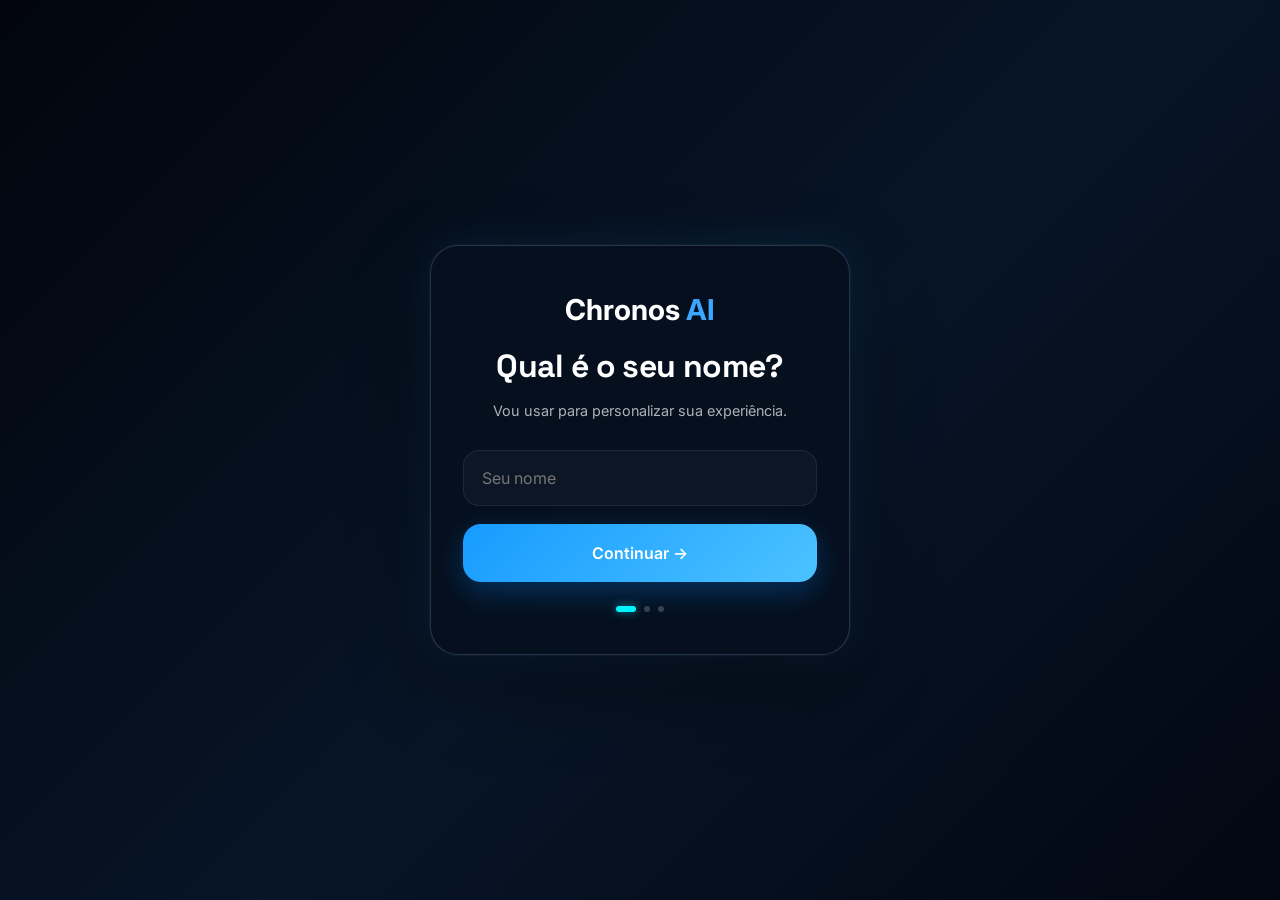
==== commit a1ad0332: "style: apply blue black white visual theme" ====
--- a/index.html
+++ b/index.html
@@ -25,6 +25,7 @@
   <link rel="stylesheet" href="css/focus.css">
   <link rel="stylesheet" href="css/dashboard.css">
   <link rel="stylesheet" href="css/productivity.css">
+  <link rel="stylesheet" href="css/theme-blueprint.css">
 
   <!-- Favicon (inline SVG as data URI) -->
   <link rel="icon" href="data:image/svg+xml,<svg xmlns='http://www.w3.org/2000/svg' viewBox='0 0 32 32'><circle cx='16' cy='16' r='14' fill='%230a0a0f' stroke='%2300f5ff' stroke-width='1.5'/><text x='16' y='21' text-anchor='middle' font-size='16' fill='%2300f5ff'>⚡</text></svg>">
--- a/css/theme-blueprint.css
+++ b/css/theme-blueprint.css
@@ -0,0 +1,181 @@
+/* Blue/black/white visual pass */
+:root {
+  --color-bg: #030712;
+  --color-surface: #07111f;
+  --color-surface-elevated: #0b1728;
+  --color-surface-hover: #10233c;
+
+  --color-border: rgba(148, 190, 255, 0.13);
+  --color-border-light: rgba(196, 220, 255, 0.18);
+  --color-border-focus: rgba(53, 162, 255, 0.58);
+
+  --color-text-primary: #f8fbff;
+  --color-text-secondary: #b8c7dc;
+  --color-text-muted: #6d7e94;
+
+  --color-primary: #3da7ff;
+  --color-primary-rgb: 61, 167, 255;
+  --color-primary-dim: rgba(61, 167, 255, 0.17);
+  --color-primary-subtle: rgba(61, 167, 255, 0.1);
+
+  --color-secondary: #eaf4ff;
+  --color-secondary-rgb: 234, 244, 255;
+  --color-secondary-dim: rgba(234, 244, 255, 0.12);
+
+  --glass-bg: rgba(8, 19, 35, 0.64);
+  --glass-bg-medium: rgba(10, 25, 46, 0.78);
+  --glass-bg-heavy: rgba(16, 40, 72, 0.82);
+  --glass-border: 1px solid rgba(162, 202, 255, 0.14);
+
+  --shadow-glow-primary:
+    0 0 18px rgba(var(--color-primary-rgb), 0.26),
+    0 0 42px rgba(var(--color-primary-rgb), 0.12);
+}
+
+body {
+  background:
+    linear-gradient(135deg, #02050d 0%, #071527 48%, #030712 100%);
+}
+
+.ambient-bg {
+  background:
+    linear-gradient(90deg, rgba(61, 167, 255, 0.06) 1px, transparent 1px),
+    linear-gradient(180deg, rgba(61, 167, 255, 0.045) 1px, transparent 1px),
+    linear-gradient(135deg, rgba(255, 255, 255, 0.04), transparent 38%);
+  background-size: 44px 44px, 44px 44px, 100% 100%;
+  opacity: 0.85;
+}
+
+.orb {
+  display: none;
+}
+
+.app {
+  background:
+    radial-gradient(circle at 50% 0%, rgba(61, 167, 255, 0.13), transparent 34%),
+    linear-gradient(180deg, rgba(255, 255, 255, 0.025), transparent 30%);
+}
+
+.sidebar {
+  background:
+    linear-gradient(180deg, rgba(5, 13, 26, 0.96), rgba(4, 9, 18, 0.98));
+  border-right: 1px solid rgba(150, 202, 255, 0.16);
+  box-shadow: 18px 0 40px rgba(0, 0, 0, 0.22);
+}
+
+.sidebar-header,
+.chat-header,
+.dash-header,
+.prod-page-header {
+  background:
+    linear-gradient(180deg, rgba(8, 19, 35, 0.92), rgba(5, 12, 24, 0.72));
+  border-color: rgba(162, 202, 255, 0.13);
+}
+
+.logo-small-icon {
+  width: 34px;
+  height: 34px;
+  color: #ffffff;
+  background: linear-gradient(135deg, #1c8dff, #65c7ff);
+  border: 1px solid rgba(216, 238, 255, 0.35);
+  border-radius: 11px;
+  box-shadow: var(--shadow-glow-primary);
+}
+
+.logo-ai,
+.nav-item.active,
+.nav-item.active svg,
+.dash-card-badge,
+.prod-page-meta,
+.analytics-kicker,
+.solver-hero-result span {
+  color: var(--color-primary);
+}
+
+.nav-item {
+  border: 1px solid transparent;
+}
+
+.nav-item:hover {
+  background: rgba(61, 167, 255, 0.08);
+  border-color: rgba(61, 167, 255, 0.14);
+}
+
+.nav-item.active {
+  background:
+    linear-gradient(135deg, rgba(61, 167, 255, 0.18), rgba(255, 255, 255, 0.045));
+  border-color: rgba(61, 167, 255, 0.28);
+  box-shadow:
+    inset 3px 0 0 rgba(61, 167, 255, 0.9),
+    0 10px 28px rgba(0, 0, 0, 0.18);
+}
+
+.input-container,
+.prod-form-card,
+.material-dropzone,
+.material-card,
+.analytics-panel,
+.analytics-hero,
+.solver-form,
+.solver-card,
+.solver-hero-result,
+.dash-card,
+.dash-focus-card,
+.sidebar-version-card {
+  background:
+    linear-gradient(180deg, rgba(12, 29, 52, 0.86), rgba(5, 12, 23, 0.86));
+  border: 1px solid rgba(162, 202, 255, 0.14);
+  box-shadow:
+    0 18px 48px rgba(0, 0, 0, 0.23),
+    inset 0 1px 0 rgba(255, 255, 255, 0.04);
+}
+
+.message-ai .message-bubble,
+.typing-bubble {
+  background:
+    linear-gradient(180deg, rgba(11, 27, 49, 0.92), rgba(7, 16, 31, 0.94));
+  border-color: rgba(162, 202, 255, 0.15);
+  border-left-color: rgba(61, 167, 255, 0.75);
+}
+
+.message-user .message-bubble {
+  background: linear-gradient(135deg, rgba(23, 118, 255, 0.34), rgba(255, 255, 255, 0.09));
+  border-color: rgba(162, 202, 255, 0.22);
+}
+
+.btn-send,
+.btn-start,
+.prod-submit,
+.solver-submit {
+  background: linear-gradient(135deg, #1e8fff, #82d4ff);
+  color: #020711;
+  box-shadow:
+    0 0 18px rgba(61, 167, 255, 0.32),
+    0 12px 32px rgba(0, 0, 0, 0.22);
+}
+
+.btn-send.active:hover,
+.btn-start:hover,
+.prod-submit:hover,
+.solver-submit:hover {
+  filter: brightness(1.08);
+}
+
+.early-access-screen {
+  background:
+    linear-gradient(135deg, #02050d 0%, #071527 54%, #030712 100%) !important;
+}
+
+.early-access-card {
+  background: rgba(6, 16, 31, 0.9) !important;
+  border-color: rgba(162, 202, 255, 0.2) !important;
+  box-shadow:
+    0 0 0 1px rgba(255, 255, 255, 0.03),
+    0 30px 80px rgba(0, 0, 0, 0.44),
+    0 0 46px rgba(61, 167, 255, 0.13) !important;
+}
+
+.bottom-nav {
+  background: rgba(4, 11, 22, 0.96) !important;
+  border-top-color: rgba(162, 202, 255, 0.16) !important;
+}
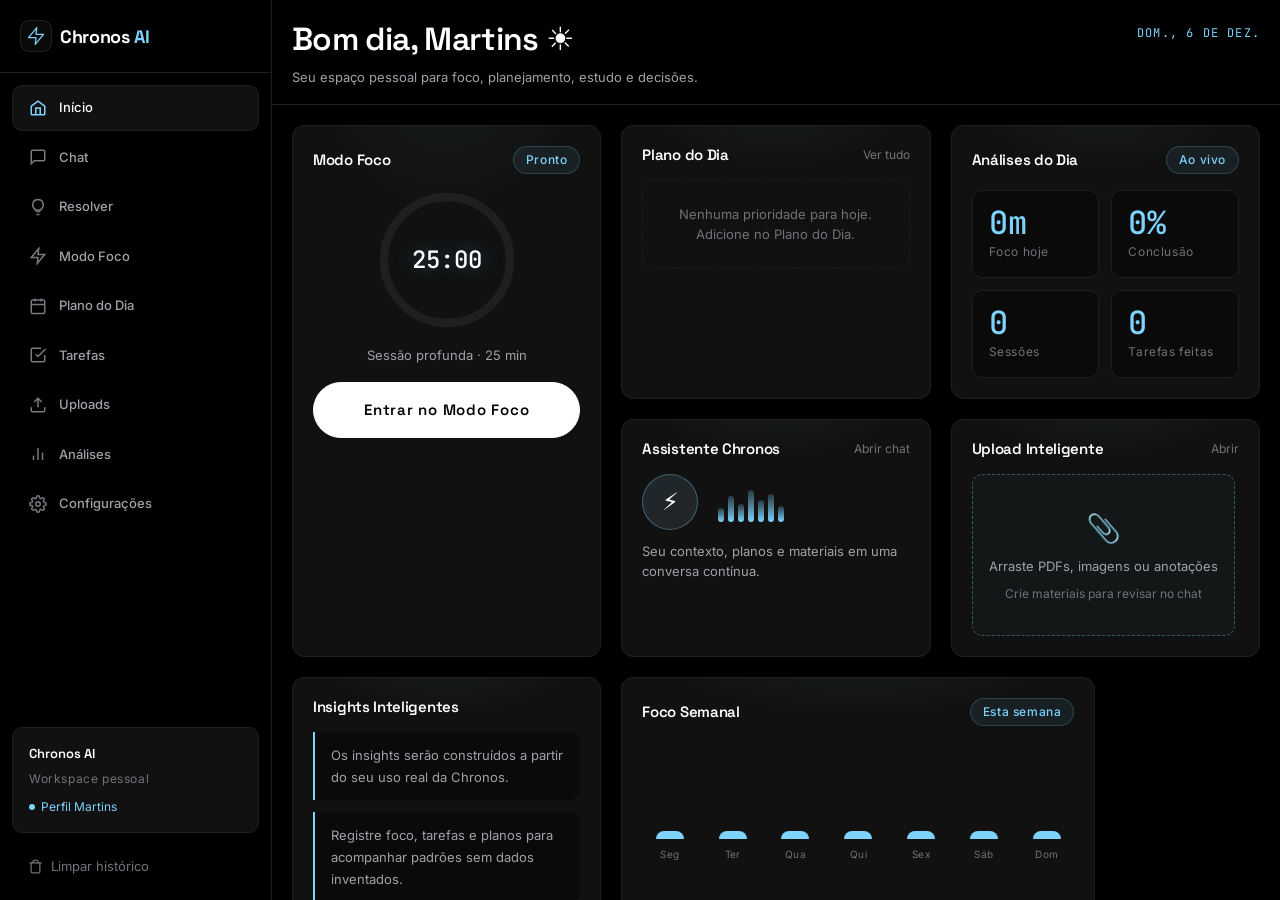
==== commit b32e08c6: "feat: adapt Chronos for personal use" ====
--- a/index.html
+++ b/index.html
@@ -3,12 +3,12 @@
 <head>
   <meta charset="UTF-8">
   <meta name="viewport" content="width=device-width, initial-scale=1.0, viewport-fit=cover">
-  <meta name="description" content="Chronos AI — Seu mentor inteligente de organização acadêmica. Crie rotinas de estudo personalizadas, reduza ansiedade e aumente sua produtividade.">
-  <meta name="theme-color" content="#0a0a0f">
+  <meta name="description" content="Chronos AI — workspace pessoal de Martins para organização, estudo, foco e decisões.">
+  <meta name="theme-color" content="#000000">
   <meta name="apple-mobile-web-app-capable" content="yes">
   <meta name="apple-mobile-web-app-status-bar-style" content="black-translucent">
 
-  <title>Chronos AI — Organização Acadêmica Inteligente</title>
+  <title>Chronos AI — Workspace pessoal</title>
 
   <!-- Fonts -->
   <link rel="preconnect" href="https://fonts.googleapis.com">
@@ -39,7 +39,7 @@
   </div>
 
   <!-- ━━━ Welcome Screen ━━━ -->
-  <div class="welcome-screen" id="welcomeScreen">
+  <div class="welcome-screen hidden" id="welcomeScreen" style="display:none">
     <div class="welcome-content">
       <div class="welcome-logo">
         <!-- Animated ring -->
@@ -79,7 +79,7 @@
 
   <!-- ━━━ App Container ━━━ -->
 <!-- ===== Onboarding Screen ===== -->
-<div class="early-access-screen" id="earlyAccessScreen">
+<div class="early-access-screen" id="earlyAccessScreen" style="display:none">
   <div class="early-access-card">
 
     <div class="early-access-logo">
@@ -125,7 +125,7 @@
 </div>
   
   
-  <div class="app" id="app" style="display:none;">
+  <div class="app active" id="app" style="display:flex;">
 
     <!-- Premium Nav Sidebar -->
     <aside class="sidebar" id="sidebar">
@@ -197,10 +197,10 @@
       <div class="sidebar-footer sidebar-footer--nav">
         <div class="sidebar-version-card">
           <strong>Chronos AI</strong>
-          <span>v1.0 · Produtividade OS</span>
+          <span>Workspace pessoal</span>
           <div class="sidebar-version-status">
             <span class="status-dot"></span>
-            Sistema ativo
+            Perfil Martins
           </div>
         </div>
         <button class="btn-clear-history" id="btnClearHistory" type="button">
@@ -234,8 +234,8 @@
             <svg viewBox="0 0 24 24" fill="none" stroke="currentColor" stroke-width="2"><line x1="3" y1="6" x2="21" y2="6"/><line x1="3" y1="12" x2="21" y2="12"/><line x1="3" y1="18" x2="21" y2="18"/></svg>
           </button>
           <div class="dash-greeting">
-            <h1>Boa noite, estudante ⚡</h1>
-            <p>Seu centro de comando acadêmico. Foco, plano e insights em um só lugar.</p>
+            <h1>Boa noite, Martins</h1>
+            <p>Seu espaço pessoal para foco, planejamento, estudo e decisões.</p>
           </div>
           <time class="dash-date" id="dashDate" datetime=""></time>
         </header>
@@ -281,7 +281,7 @@
               </div>
               <div class="dash-stats">
                 <div class="dash-stat"><div class="dash-stat-value" id="dashStatFocusToday">0m</div><div class="dash-stat-label">Foco hoje</div></div>
-                <div class="dash-stat"><div class="dash-stat-value">87%</div><div class="dash-stat-label">Produtividade</div></div>
+                <div class="dash-stat"><div class="dash-stat-value" id="dashStatProductivity">0%</div><div class="dash-stat-label">Conclusão</div></div>
                 <div class="dash-stat"><div class="dash-stat-value" id="dashStatSessions">0</div><div class="dash-stat-label">Sessões</div></div>
                 <div class="dash-stat"><div class="dash-stat-value" id="dashStatTasksDone">0</div><div class="dash-stat-label">Tarefas feitas</div></div>
               </div>
@@ -298,7 +298,7 @@
                   <span></span><span></span><span></span><span></span><span></span><span></span><span></span>
                 </div>
               </div>
-              <p class="dash-assistant-copy">Pronto para organizar sua rotina. Toque para conversar.</p>
+              <p class="dash-assistant-copy">Seu contexto, planos e materiais em uma conversa contínua.</p>
             </article>
 
             <article class="dash-card dash-card--upload">
@@ -318,8 +318,8 @@
                 <h3 class="dash-card-title">Insights Inteligentes</h3>
               </div>
               <div class="dash-insight-list">
-                <p class="dash-insight">Você rende mais entre 14h e 17h. Considere matérias pesadas nesse bloco.</p>
-                <p class="dash-insight">3 dias sem revisar Física — agende 40 min amanhã.</p>
+                <p class="dash-insight">Os insights serão construídos a partir do seu uso real da Chronos.</p>
+                <p class="dash-insight">Registre foco, tarefas e planos para acompanhar padrões sem dados inventados.</p>
               </div>
             </article>
 
@@ -517,6 +517,8 @@
               <button class="chip" data-prompt="Tenho provas chegando e preciso me organizar rápido">📝 Provas chegando</button>
               <button class="chip" data-prompt="Tô procrastinando demais e preciso de ajuda pra focar">⚡ Tô procrastinando</button>
               <button class="chip" data-prompt="Trabalho e estudo ao mesmo tempo, minha rotina tá caótica">😴 Trabalho e estudo</button>
+              <button class="chip" data-view="solver">Resolver questão</button>
+              <button class="chip" data-view="uploads">Analisar material</button>
             </div>
           </div>
         </div>
@@ -667,6 +669,39 @@
         </div>
       </section>
 
+      <section class="app-view view-settings" id="viewSettings" aria-label="Configurações e memória">
+        <header class="prod-page-header">
+          <button type="button" class="btn-icon btn-menu js-menu-toggle" aria-label="Abrir menu">
+            <svg viewBox="0 0 24 24" fill="none" stroke="currentColor" stroke-width="2"><line x1="3" y1="6" x2="21" y2="6"/><line x1="3" y1="12" x2="21" y2="12"/><line x1="3" y1="18" x2="21" y2="18"/></svg>
+          </button>
+          <div class="prod-page-heading">
+            <h1>Memória</h1>
+            <p>Controle o que a Chronos lembra entre conversas.</p>
+          </div>
+          <span class="prod-page-meta" id="memoryUpdatedAt">—</span>
+        </header>
+        <div class="settings-body">
+          <form class="memory-form" id="memoryForm">
+            <div class="settings-grid">
+              <label class="memory-field"><span>Nome</span><input id="memoryName" type="text" placeholder="Seu nome"></label>
+              <label class="memory-field"><span>Curso ou foco</span><input id="memoryCourse" type="text" placeholder="Ex: ENEM, Medicina, Direito"></label>
+            </div>
+            <label class="memory-field"><span>Objetivos</span><textarea id="memoryGoals" rows="4" placeholder="Um objetivo por linha"></textarea></label>
+            <label class="memory-field"><span>Rotina e disponibilidade</span><textarea id="memoryRoutine" rows="4" placeholder="Horários, trabalho, aulas, energia do dia"></textarea></label>
+            <label class="memory-field"><span>Matérias e dificuldades</span><textarea id="memorySubjects" rows="4" placeholder="Matérias fortes/fracas, temas difíceis"></textarea></label>
+            <label class="memory-field"><span>Provas futuras</span><textarea id="memoryExams" rows="4" placeholder="Datas de prova, simulados, vestibulares"></textarea></label>
+            <label class="memory-field"><span>Preferências</span><textarea id="memoryPreferences" rows="4" placeholder="Como você prefere estudar, revisar e receber respostas"></textarea></label>
+            <label class="memory-field"><span>Notas recentes</span><textarea id="memoryNotes" rows="5" placeholder="Resumo de fatos importantes entre conversas"></textarea></label>
+            <div class="memory-actions">
+              <button class="solver-submit" type="submit">Salvar memória</button>
+              <button class="memory-clear" id="personalDataExport" type="button">Exportar backup</button>
+              <button class="memory-clear" id="personalDataImport" type="button">Restaurar backup</button>
+              <input id="personalDataFile" type="file" accept="application/json,.json" hidden>
+              <button class="memory-clear" id="memoryClear" type="button">Limpar memória</button>
+            </div>
+          </form>
+        </div>
+      </section>
     </main>
     <!-- ━━━ Bottom Navigation (mobile) ━━━ -->
 <nav class="bottom-nav" id="bottomNav" aria-label="Navegação mobile">
--- a/css/layout.css
+++ b/css/layout.css
@@ -445,6 +445,7 @@
   .chat-input-area {
     padding: var(--space-4) var(--space-3) var(--space-6);
   }
+}
   /* =========================
    EARLY ACCESS SCREEN
 ========================= */
@@ -738,7 +739,6 @@
     height: 100dvh;
   }
 }
-}
 
 /* Final guard: bottom navigation is mobile-only. */
 @media (min-width: 768px) {
--- a/css/productivity.css
+++ b/css/productivity.css
@@ -1080,3 +1080,104 @@
     width: 100%;
   }
 }
+
+/* Settings / Memory */
+.view-settings {
+  overflow-y: auto;
+  min-height: 0;
+}
+
+.settings-body {
+  width: 100%;
+  max-width: 900px;
+  margin: 0 auto;
+  padding: var(--space-5);
+}
+
+.memory-form {
+  display: grid;
+  gap: var(--space-4);
+  padding: var(--space-5);
+  background: var(--glass-bg-medium);
+  border: var(--glass-border);
+  border-radius: var(--radius-lg);
+}
+
+.settings-grid {
+  display: grid;
+  grid-template-columns: 1fr 1fr;
+  gap: var(--space-4);
+}
+
+.memory-field {
+  display: grid;
+  gap: var(--space-2);
+}
+
+.memory-field span {
+  font-size: var(--text-xs);
+  font-weight: 700;
+  color: var(--color-text-muted);
+  letter-spacing: var(--tracking-wide);
+  text-transform: uppercase;
+}
+
+.memory-field input,
+.memory-field textarea {
+  width: 100%;
+  color: var(--color-text-primary);
+  background: var(--glass-bg);
+  border: 1px solid var(--color-border);
+  border-radius: var(--radius-md);
+  padding: var(--space-3) var(--space-4);
+  line-height: var(--leading-relaxed);
+}
+
+.memory-field textarea {
+  resize: vertical;
+}
+
+.memory-field input:focus,
+.memory-field textarea:focus {
+  outline: none;
+  border-color: var(--color-border-focus);
+  box-shadow: 0 0 0 3px var(--color-primary-subtle);
+}
+
+.memory-actions {
+  display: flex;
+  flex-wrap: wrap;
+  gap: var(--space-3);
+}
+
+.memory-clear {
+  min-height: 44px;
+  padding: 0 var(--space-5);
+  color: var(--color-error);
+  background: rgba(var(--color-error-rgb), 0.08);
+  border: 1px solid rgba(var(--color-error-rgb), 0.28);
+  border-radius: var(--radius-full);
+  font-weight: 700;
+}
+
+.memory-clear:hover {
+  border-color: rgba(var(--color-error-rgb), 0.46);
+}
+
+@media (max-width: 760px) {
+  .settings-body {
+    padding: var(--space-4) var(--space-3) calc(var(--bottom-nav-height) + var(--space-5));
+  }
+
+  .settings-grid {
+    grid-template-columns: 1fr;
+  }
+
+  .memory-form {
+    padding: var(--space-4);
+  }
+
+  .memory-actions > * {
+    width: 100%;
+  }
+}
--- a/css/theme-blueprint.css
+++ b/css/theme-blueprint.css
@@ -1,85 +1,110 @@
-/* Blue/black/white visual pass */
+/* Chronos brand theme: premium minimalist, black, white and sky blue. */
 :root {
-  --color-bg: #030712;
-  --color-surface: #07111f;
-  --color-surface-elevated: #0b1728;
-  --color-surface-hover: #10233c;
-
-  --color-border: rgba(148, 190, 255, 0.13);
-  --color-border-light: rgba(196, 220, 255, 0.18);
-  --color-border-focus: rgba(53, 162, 255, 0.58);
-
-  --color-text-primary: #f8fbff;
-  --color-text-secondary: #b8c7dc;
-  --color-text-muted: #6d7e94;
-
-  --color-primary: #3da7ff;
-  --color-primary-rgb: 61, 167, 255;
-  --color-primary-dim: rgba(61, 167, 255, 0.17);
-  --color-primary-subtle: rgba(61, 167, 255, 0.1);
-
-  --color-secondary: #eaf4ff;
-  --color-secondary-rgb: 234, 244, 255;
-  --color-secondary-dim: rgba(234, 244, 255, 0.12);
-
-  --glass-bg: rgba(8, 19, 35, 0.64);
-  --glass-bg-medium: rgba(10, 25, 46, 0.78);
-  --glass-bg-heavy: rgba(16, 40, 72, 0.82);
-  --glass-border: 1px solid rgba(162, 202, 255, 0.14);
-
-  --shadow-glow-primary:
-    0 0 18px rgba(var(--color-primary-rgb), 0.26),
-    0 0 42px rgba(var(--color-primary-rgb), 0.12);
+  --color-bg: #000000;
+  --color-surface: #0A0A0A;
+  --color-surface-elevated: #111111;
+  --color-surface-hover: #171717;
+
+  --color-border: #1F1F1F;
+  --color-border-light: #2A2A2A;
+  --color-border-focus: rgba(125, 211, 252, 0.62);
+
+  --color-text-primary: #FFFFFF;
+  --color-text-secondary: #A1A1AA;
+  --color-text-muted: #71717A;
+
+  --color-primary: #7DD3FC;
+  --color-primary-rgb: 125, 211, 252;
+  --color-primary-dim: rgba(125, 211, 252, 0.12);
+  --color-primary-subtle: rgba(125, 211, 252, 0.08);
+
+  --color-secondary: #FFFFFF;
+  --color-secondary-rgb: 255, 255, 255;
+  --color-secondary-dim: rgba(255, 255, 255, 0.08);
+
+  --color-success: #7DD3FC;
+  --color-success-rgb: 125, 211, 252;
+  --color-warning: #A1A1AA;
+  --color-error: #FFFFFF;
+  --color-error-rgb: 255, 255, 255;
+
+  --glass-bg: #0A0A0A;
+  --glass-bg-medium: #111111;
+  --glass-bg-heavy: #171717;
+  --glass-blur: none;
+  --glass-blur-heavy: none;
+  --glass-border: 1px solid #1F1F1F;
+
+  --shadow-sm: none;
+  --shadow-md: none;
+  --shadow-lg: none;
+  --shadow-xl: none;
+  --shadow-glow-primary: none;
+  --shadow-glow-secondary: none;
+
+  --radius-sm: 8px;
+  --radius-md: 10px;
+  --radius-lg: 12px;
+  --radius-xl: 16px;
 }
 
 body {
-  background:
-    linear-gradient(135deg, #02050d 0%, #071527 48%, #030712 100%);
-}
-
-.ambient-bg {
-  background:
-    linear-gradient(90deg, rgba(61, 167, 255, 0.06) 1px, transparent 1px),
-    linear-gradient(180deg, rgba(61, 167, 255, 0.045) 1px, transparent 1px),
-    linear-gradient(135deg, rgba(255, 255, 255, 0.04), transparent 38%);
-  background-size: 44px 44px, 44px 44px, 100% 100%;
-  opacity: 0.85;
-}
-
-.orb {
-  display: none;
-}
-
-.app {
-  background:
-    radial-gradient(circle at 50% 0%, rgba(61, 167, 255, 0.13), transparent 34%),
-    linear-gradient(180deg, rgba(255, 255, 255, 0.025), transparent 30%);
-}
-
-.sidebar {
-  background:
-    linear-gradient(180deg, rgba(5, 13, 26, 0.96), rgba(4, 9, 18, 0.98));
-  border-right: 1px solid rgba(150, 202, 255, 0.16);
-  box-shadow: 18px 0 40px rgba(0, 0, 0, 0.22);
-}
-
+  background: #000000;
+  color: #FFFFFF;
+}
+
+.ambient-bg,
+.orb,
+.focus-glow,
+.focus-particles,
+.dash-focus-particles {
+  display: none !important;
+}
+
+.app,
+.main,
+.view-dashboard,
+.view-chat,
+.view-productivity,
+.view-materials,
+.view-analytics,
+.view-solver,
+.view-settings {
+  background: #000000 !important;
+}
+
+.sidebar,
 .sidebar-header,
 .chat-header,
 .dash-header,
+.prod-page-header,
+.chat-input-area,
+.bottom-nav {
+  background: #000000 !important;
+  border-color: #1F1F1F !important;
+  box-shadow: none !important;
+  backdrop-filter: none !important;
+  -webkit-backdrop-filter: none !important;
+}
+
+.sidebar {
+  border-right: 1px solid #1F1F1F !important;
+}
+
+.chat-header,
+.dash-header,
 .prod-page-header {
-  background:
-    linear-gradient(180deg, rgba(8, 19, 35, 0.92), rgba(5, 12, 24, 0.72));
-  border-color: rgba(162, 202, 255, 0.13);
+  border-bottom: 1px solid #1F1F1F !important;
 }
 
 .logo-small-icon {
-  width: 34px;
-  height: 34px;
-  color: #ffffff;
-  background: linear-gradient(135deg, #1c8dff, #65c7ff);
-  border: 1px solid rgba(216, 238, 255, 0.35);
-  border-radius: 11px;
-  box-shadow: var(--shadow-glow-primary);
+  width: 32px;
+  height: 32px;
+  color: #7DD3FC;
+  background: #0A0A0A;
+  border: 1px solid #1F1F1F;
+  border-radius: 9px;
+  box-shadow: none;
 }
 
 .logo-ai,
@@ -88,26 +113,30 @@
 .dash-card-badge,
 .prod-page-meta,
 .analytics-kicker,
-.solver-hero-result span {
-  color: var(--color-primary);
+.solver-hero-result span,
+.material-kind,
+.solver-step > span,
+.dash-date {
+  color: #7DD3FC !important;
 }
 
 .nav-item {
+  color: #A1A1AA;
   border: 1px solid transparent;
+  border-radius: 10px;
 }
 
 .nav-item:hover {
-  background: rgba(61, 167, 255, 0.08);
-  border-color: rgba(61, 167, 255, 0.14);
+  color: #FFFFFF;
+  background: #0A0A0A;
+  border-color: #1F1F1F;
 }
 
 .nav-item.active {
-  background:
-    linear-gradient(135deg, rgba(61, 167, 255, 0.18), rgba(255, 255, 255, 0.045));
-  border-color: rgba(61, 167, 255, 0.28);
-  box-shadow:
-    inset 3px 0 0 rgba(61, 167, 255, 0.9),
-    0 10px 28px rgba(0, 0, 0, 0.18);
+  color: #FFFFFF !important;
+  background: #111111 !important;
+  border-color: #1F1F1F !important;
+  box-shadow: none !important;
 }
 
 .input-container,
@@ -119,63 +148,181 @@
 .solver-form,
 .solver-card,
 .solver-hero-result,
+.memory-form,
 .dash-card,
 .dash-focus-card,
-.sidebar-version-card {
-  background:
-    linear-gradient(180deg, rgba(12, 29, 52, 0.86), rgba(5, 12, 23, 0.86));
-  border: 1px solid rgba(162, 202, 255, 0.14);
-  box-shadow:
-    0 18px 48px rgba(0, 0, 0, 0.23),
-    inset 0 1px 0 rgba(255, 255, 255, 0.04);
-}
-
+.sidebar-version-card,
 .message-ai .message-bubble,
-.typing-bubble {
-  background:
-    linear-gradient(180deg, rgba(11, 27, 49, 0.92), rgba(7, 16, 31, 0.94));
-  border-color: rgba(162, 202, 255, 0.15);
-  border-left-color: rgba(61, 167, 255, 0.75);
+.typing-bubble,
+.schedule-block,
+.material-context-menu,
+.solver-quiz-item,
+.material-context-option,
+.solver-sources a,
+.analytics-signal,
+.prod-item,
+.prod-empty,
+.placeholder-panel {
+  background: #111111 !important;
+  border: 1px solid #1F1F1F !important;
+  box-shadow: none !important;
+  backdrop-filter: none !important;
+  -webkit-backdrop-filter: none !important;
+}
+
+.input-container,
+.material-context-trigger,
+.material-context-chip,
+.material-context-menu-head button,
+.chip,
+.prod-filter,
+.material-action,
+.solver-option,
+.memory-field input,
+.memory-field textarea,
+.solver-field textarea,
+.solver-field select,
+.prod-field input,
+.prod-field select,
+.modal-input {
+  background: #0A0A0A !important;
+  border: 1px solid #1F1F1F !important;
+  color: #FFFFFF !important;
+  box-shadow: none !important;
 }
 
 .message-user .message-bubble {
-  background: linear-gradient(135deg, rgba(23, 118, 255, 0.34), rgba(255, 255, 255, 0.09));
-  border-color: rgba(162, 202, 255, 0.22);
+  background: #0A0A0A !important;
+  border: 1px solid #1F1F1F !important;
+  box-shadow: none !important;
+}
+
+.message-ai .message-bubble {
+  border-left: 1px solid #1F1F1F !important;
 }
 
 .btn-send,
 .btn-start,
 .prod-submit,
-.solver-submit {
-  background: linear-gradient(135deg, #1e8fff, #82d4ff);
-  color: #020711;
-  box-shadow:
-    0 0 18px rgba(61, 167, 255, 0.32),
-    0 12px 32px rgba(0, 0, 0, 0.22);
+.solver-submit,
+.early-access-card button,
+.btn-modal-primary {
+  background: #FFFFFF !important;
+  color: #000000 !important;
+  border: 1px solid #FFFFFF !important;
+  box-shadow: none !important;
+  filter: none !important;
 }
 
 .btn-send.active:hover,
 .btn-start:hover,
 .prod-submit:hover,
-.solver-submit:hover {
-  filter: brightness(1.08);
+.solver-submit:hover,
+.early-access-card button:hover,
+.btn-modal-primary:hover {
+  background: #F4F4F5 !important;
+  transform: translateY(-1px);
+  box-shadow: none !important;
+}
+
+.btn-icon:hover,
+.btn-new-chat:hover,
+.chip:hover,
+.prod-filter:hover,
+.material-action:hover,
+.solver-option:hover,
+.material-context-trigger:hover,
+.material-context-chip:hover {
+  background: #111111 !important;
+  border-color: #2A2A2A !important;
+  color: #FFFFFF !important;
+  box-shadow: none !important;
+}
+
+.dash-cal-day.today,
+.prod-filter.active,
+.material-context.has-selection .material-context-trigger,
+.solver-option.is-correct {
+  background: rgba(125, 211, 252, 0.1) !important;
+  border-color: rgba(125, 211, 252, 0.32) !important;
+  color: #7DD3FC !important;
+  box-shadow: none !important;
+}
+
+.solver-option.is-wrong,
+.toast.error,
+.memory-clear,
+.material-action--danger:hover,
+.prod-icon-btn--danger:hover,
+.material-error {
+  color: #A1A1AA !important;
+  border-color: #1F1F1F !important;
+  background: #0A0A0A !important;
+}
+
+.dash-cal-day.has-event,
+.dash-task-check,
+.prod-check,
+.material-kind,
+.solver-step > span {
+  border-color: #1F1F1F !important;
+  background: #0A0A0A !important;
+  box-shadow: none !important;
+}
+
+.dash-chart-bar-fill,
+.analytics-bar-fill {
+  background: #7DD3FC !important;
+  box-shadow: none !important;
+}
+
+.dash-focus-ring-progress {
+  stroke: #7DD3FC !important;
+  filter: none !important;
+}
+
+.streaming-cursor,
+.typing-dot,
+.status-dot {
+  background: #7DD3FC !important;
+  box-shadow: none !important;
 }
 
 .early-access-screen {
-  background:
-    linear-gradient(135deg, #02050d 0%, #071527 54%, #030712 100%) !important;
-}
-
-.early-access-card {
-  background: rgba(6, 16, 31, 0.9) !important;
-  border-color: rgba(162, 202, 255, 0.2) !important;
-  box-shadow:
-    0 0 0 1px rgba(255, 255, 255, 0.03),
-    0 30px 80px rgba(0, 0, 0, 0.44),
-    0 0 46px rgba(61, 167, 255, 0.13) !important;
-}
-
-.bottom-nav {
-  background: rgba(4, 11, 22, 0.96) !important;
-  border-top-color: rgba(162, 202, 255, 0.16) !important;
-}
+  background: #000000 !important;
+  backdrop-filter: none !important;
+}
+
+.early-access-card,
+.modal {
+  background: #111111 !important;
+  border: 1px solid #1F1F1F !important;
+  box-shadow: none !important;
+  backdrop-filter: none !important;
+}
+
+.focus-overlay,
+.focus-panel,
+.focus-duration-pill,
+.focus-control-btn,
+.focus-mode-btn {
+  background: #000000 !important;
+  border-color: #1F1F1F !important;
+  box-shadow: none !important;
+  backdrop-filter: none !important;
+}
+
+.focus-panel {
+  background: #0A0A0A !important;
+}
+
+.focus-control-btn--primary,
+.focus-mode-btn.active {
+  background: #FFFFFF !important;
+  color: #000000 !important;
+  border-color: #FFFFFF !important;
+}
+
+hr {
+  border-color: #1F1F1F !important;
+}
